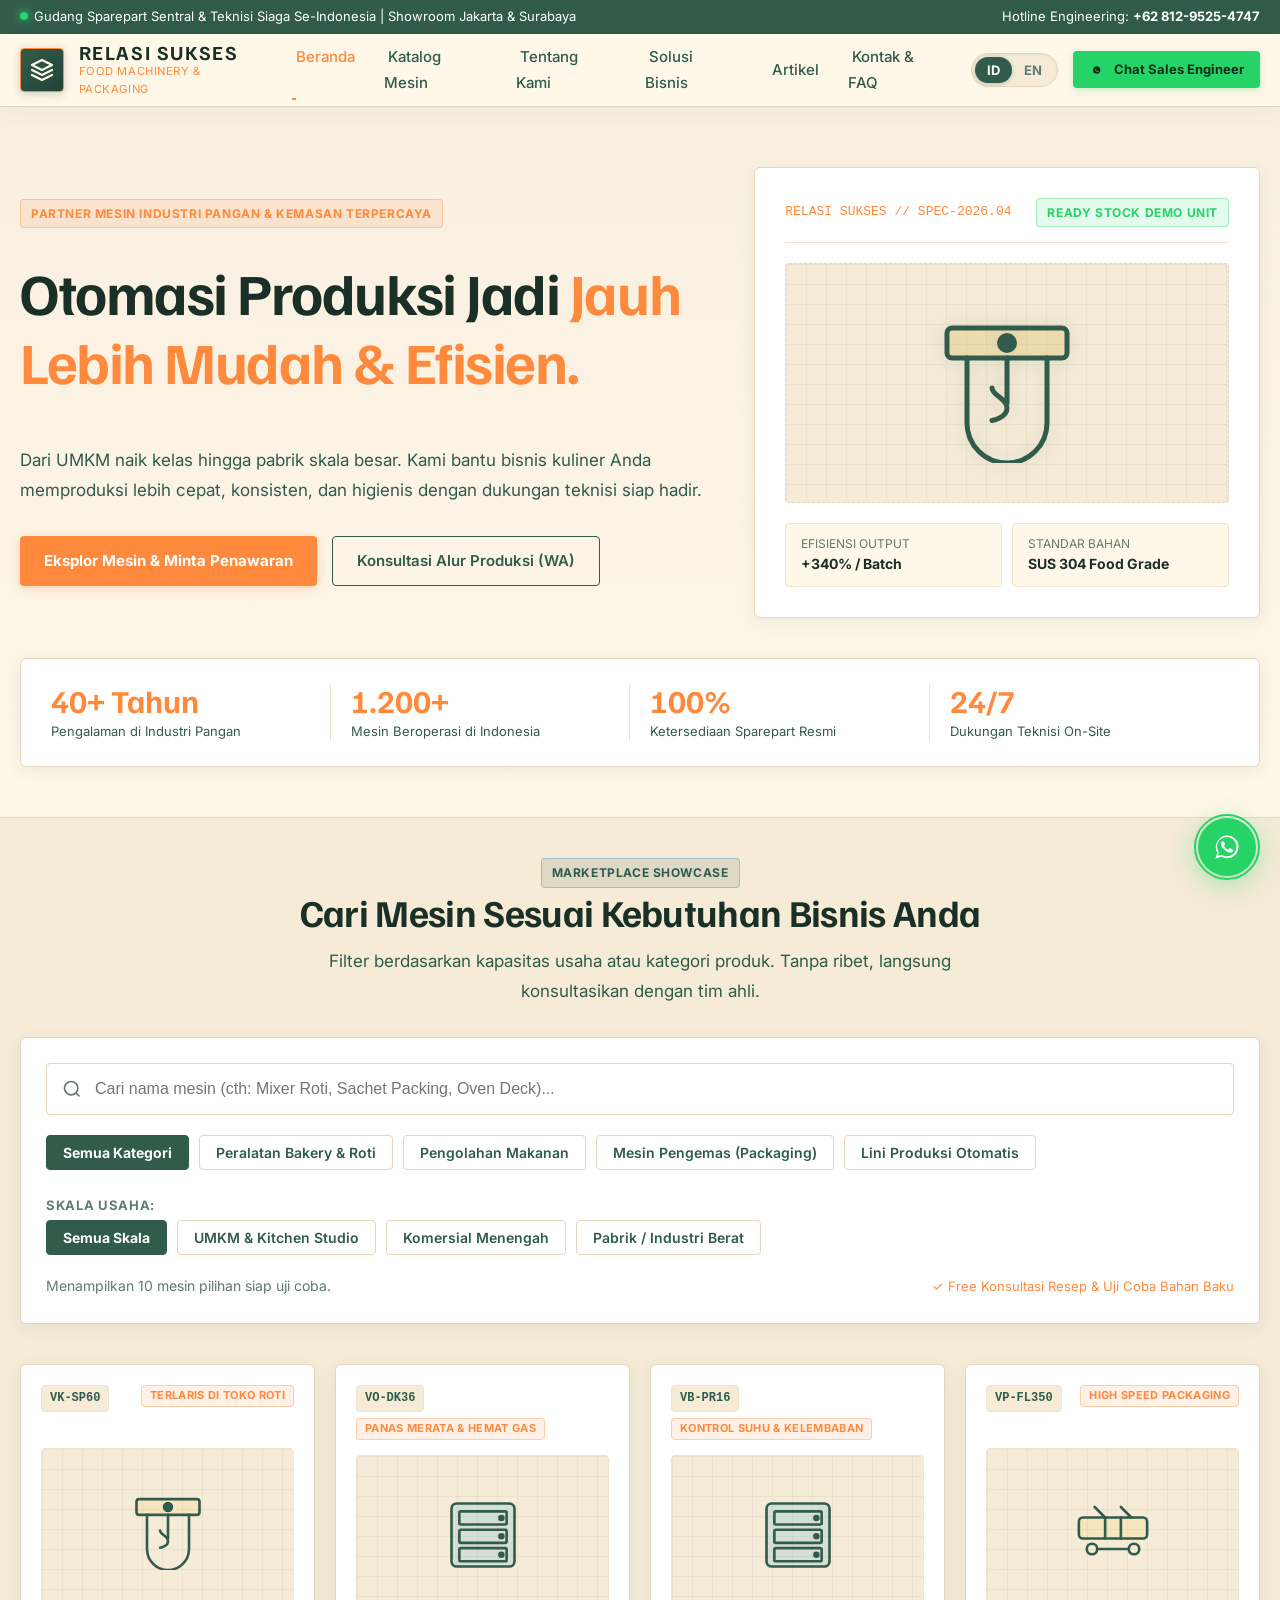
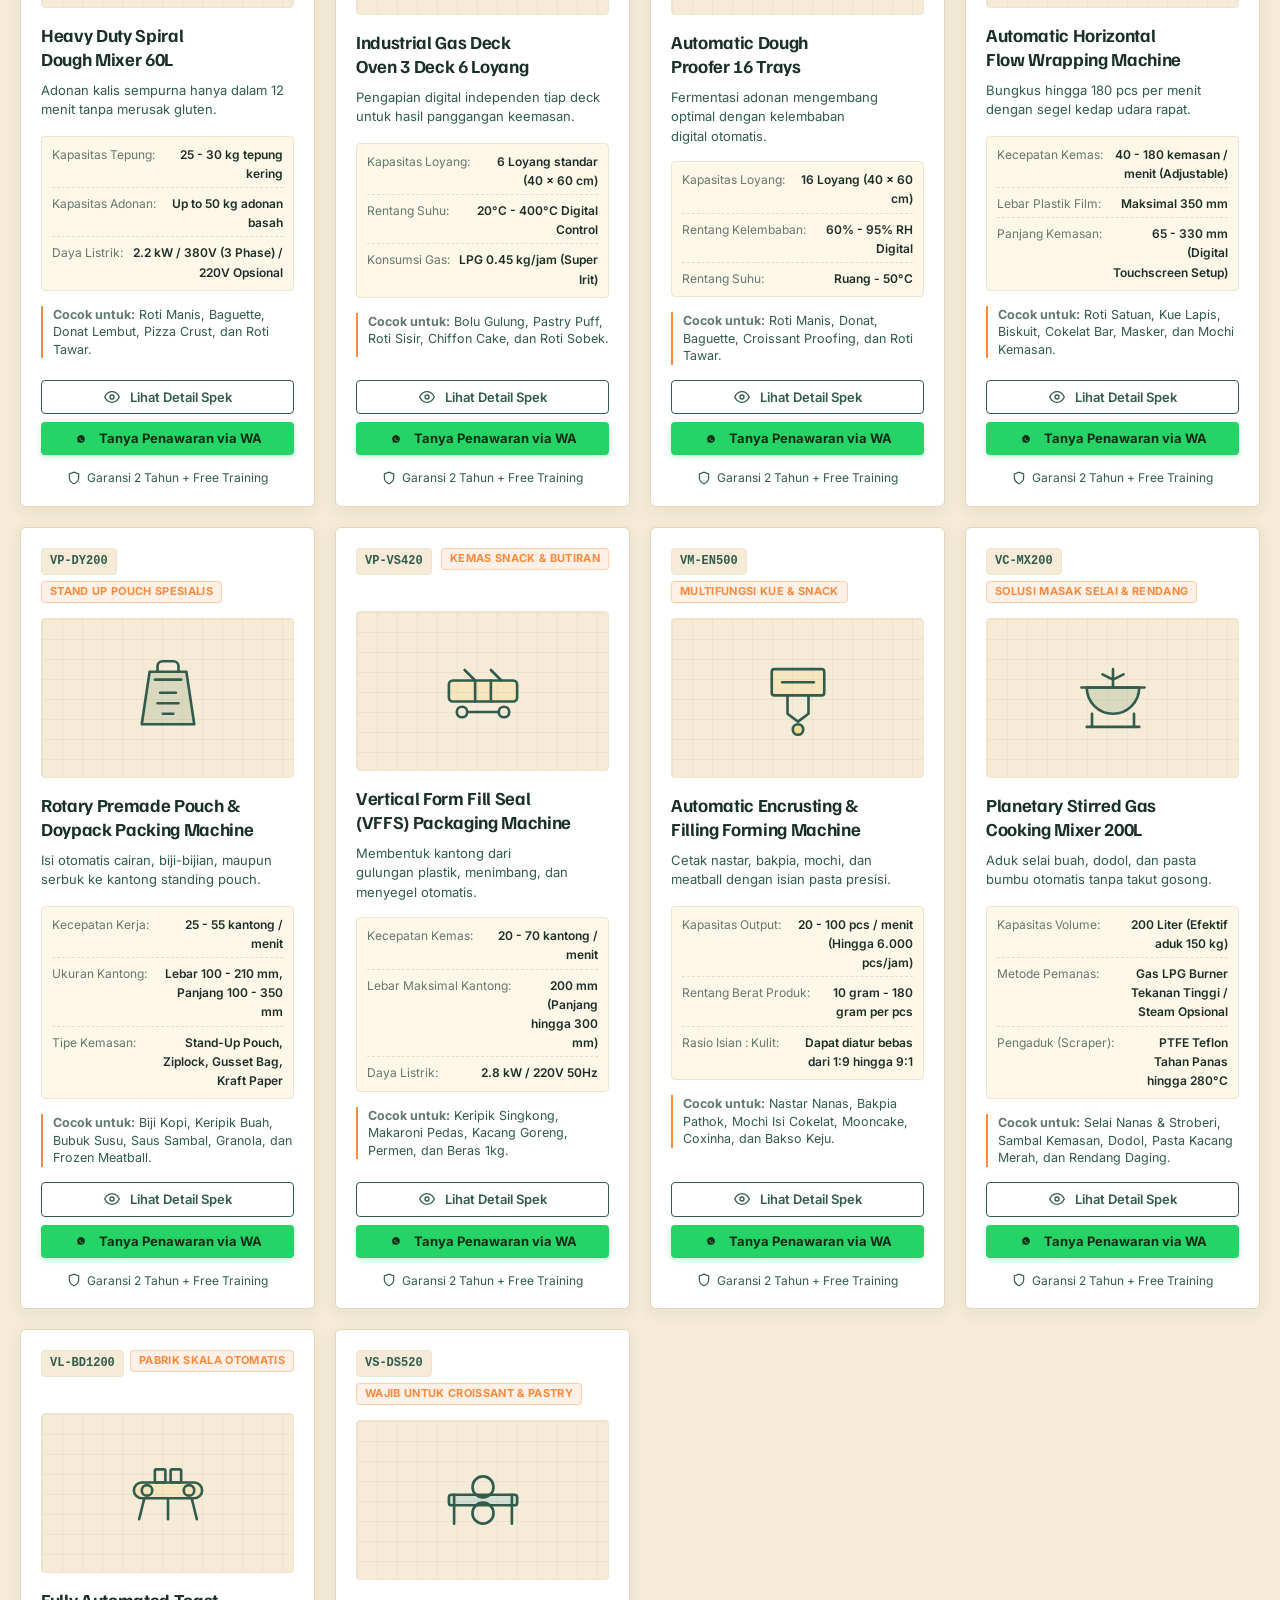
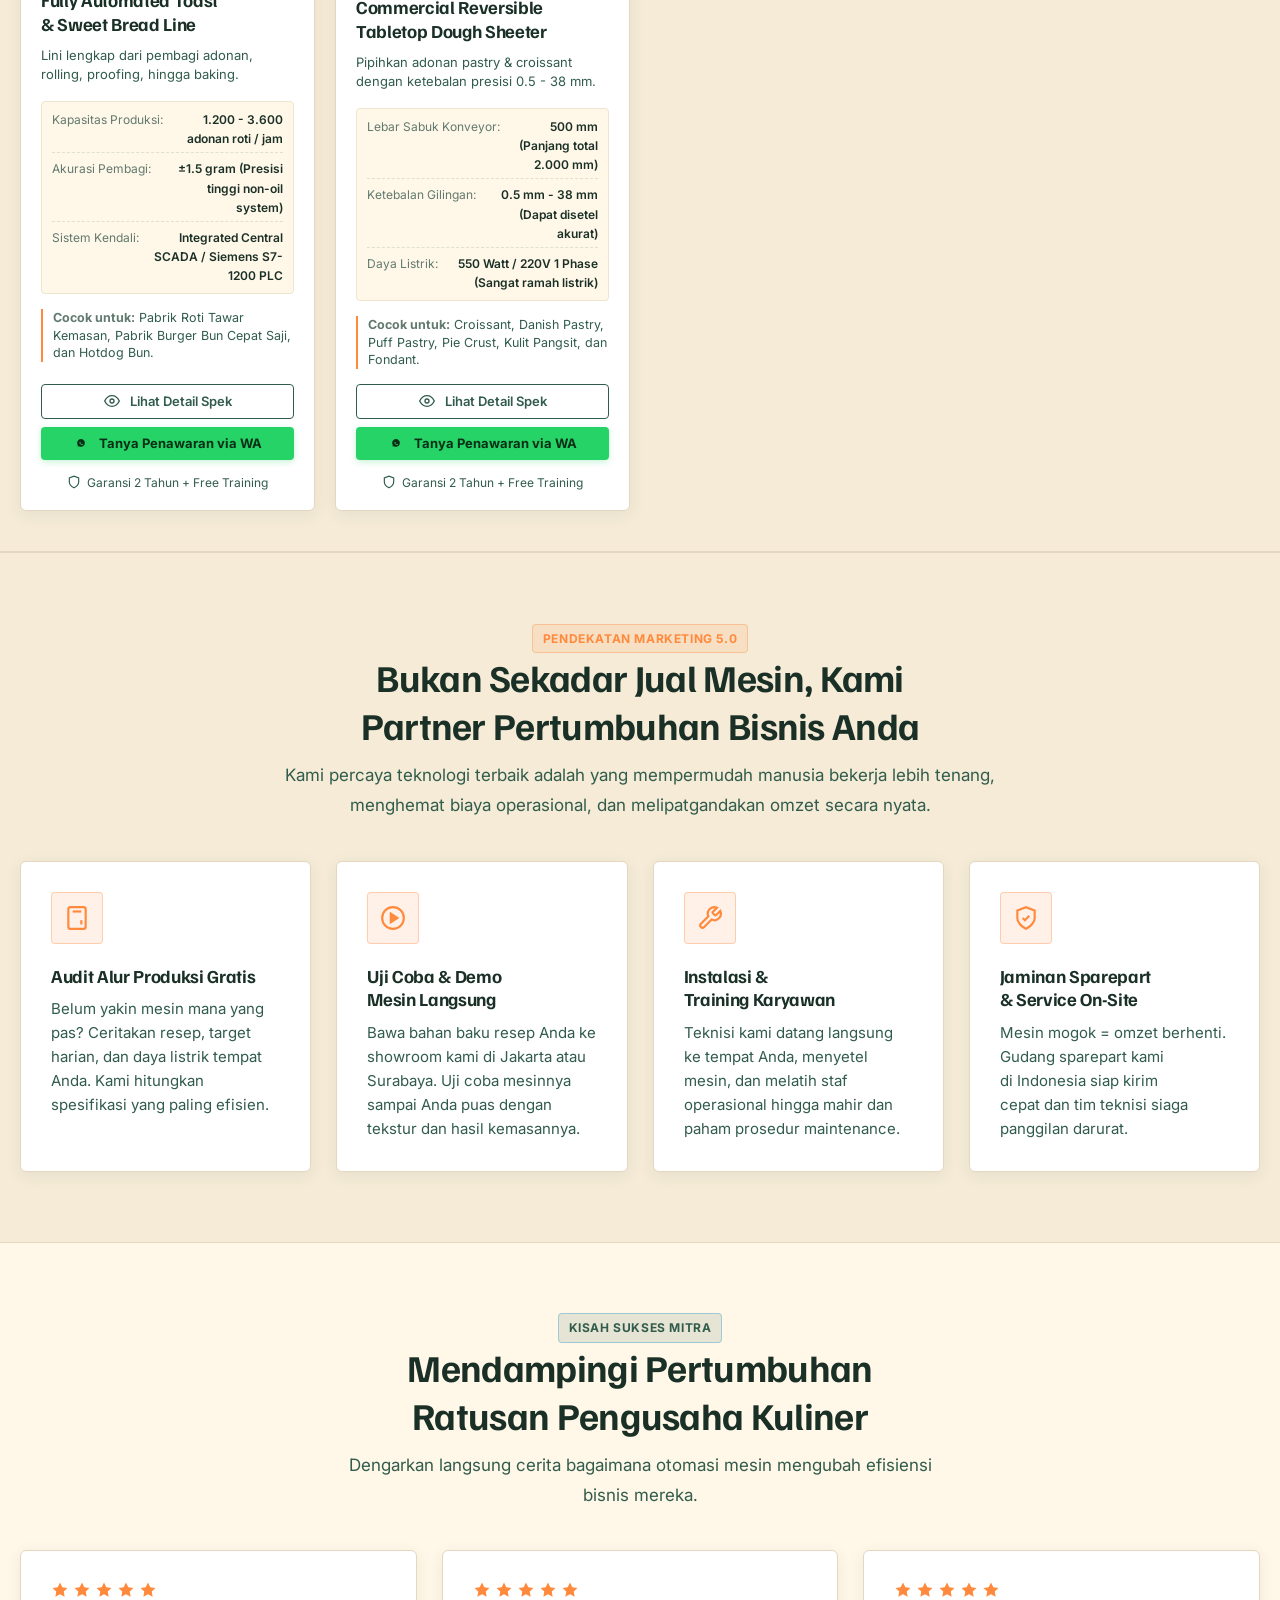
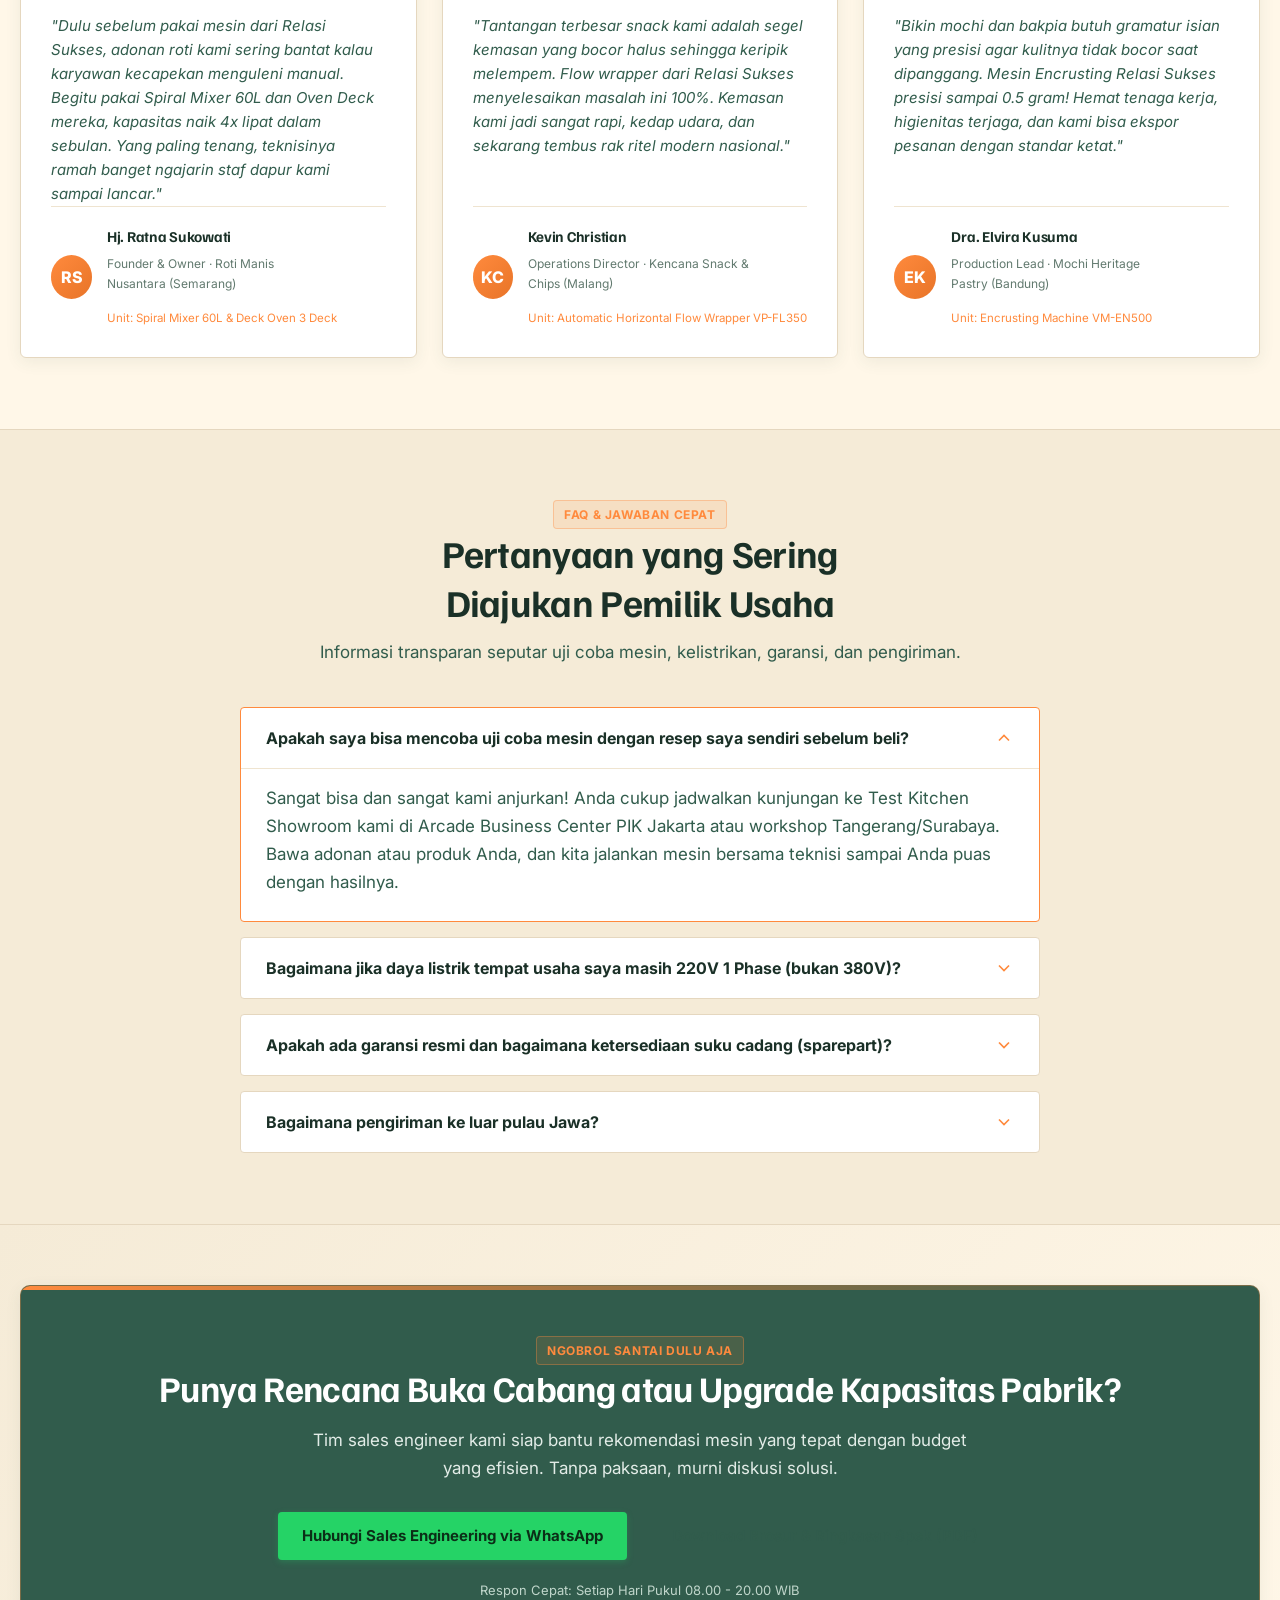
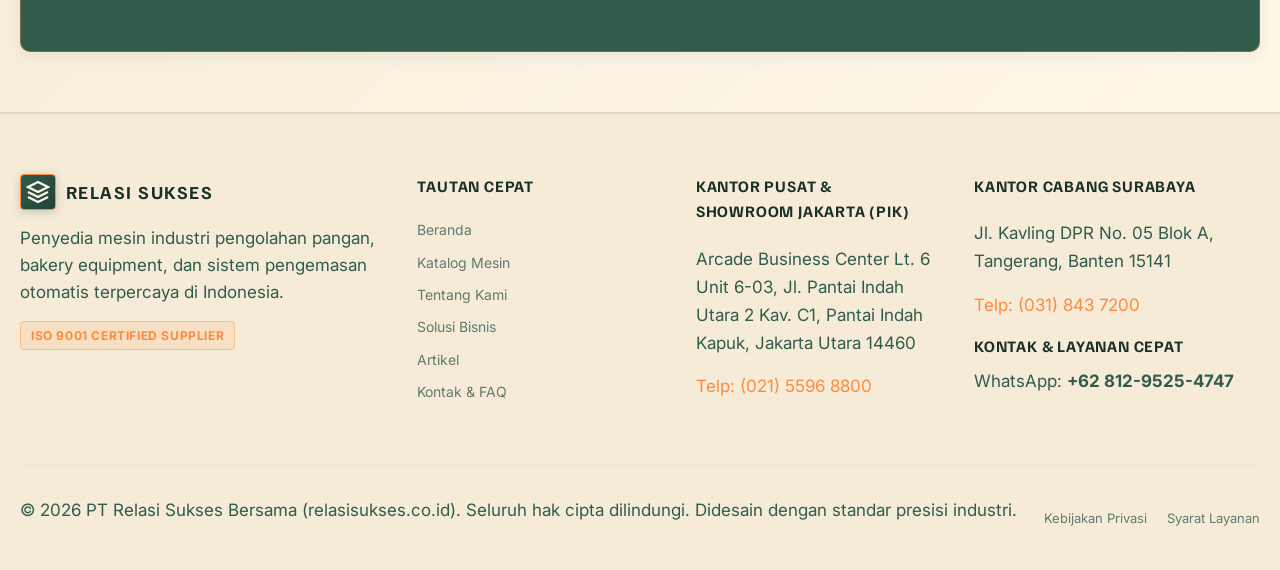
==== index.html @ 4e279198 "feat: add SEO agent skills, automation scripts, and design assets" ====
<!DOCTYPE html>
<html lang="id">
<head>
  <meta charset="UTF-8">
  <meta http-equiv="X-UA-Compatible" content="IE=edge">
  <meta name="viewport" content="width=device-width, initial-scale=1.0">
  <title>Relasi Sukses - Food Processing &amp; Packaging Machinery Solutions</title>
  <meta name="description" content="PT Relasi Sukses Bersama (relasisukses.co.id) - Supplier mesin industri pangan, bakery equipment, dan sistem pengemasan otomatis terpercaya di Indonesia. Dapatkan konsultasi alur produksi dan demo unit via WhatsApp.">

  <!-- Google Fonts for High-Craft Industrial Sans-Serif Typography -->
  <link rel="preconnect" href="https://fonts.googleapis.com">
  <link rel="preconnect" href="https://fonts.gstatic.com" crossorigin>
  <link href="https://fonts.googleapis.com/css2?family=Familjen+Grotesk:wght@500;700;800&family=Inter:wght@400;500;600;700&display=swap" rel="stylesheet">

  <!-- Core CSS -->
  <link rel="stylesheet" href="css/tokens.css">
  <link rel="stylesheet" href="css/style.css">
  <link rel="stylesheet" href="css/whatsapp-widget.css">
</head>
<body>

  <!-- Top Announcement Bar -->
  <aside class="top-announcement" aria-label="Announcement">
    <div class="container announcement-inner">
      <div class="status-indicator">
        <span class="status-dot"></span>
        <span id="top-announcement-text">Gudang Sparepart Sentral &amp; Teknisi Siaga Se-Indonesia | Showroom Jakarta &amp; Surabaya</span>
      </div>
      <div style="display: flex; gap: 15px; align-items: center;">
        <span>Hotline Engineering: <strong>+62 812-9525-4747</strong></span>
      </div>
    </div>
  </aside>

  <!-- Site Header -->
  <header class="site-header">
    <div class="container header-main">
      <a href="#home" class="brand-logo" aria-label="Relasi Sukses Homepage">
        <div class="logo-symbol">
          <svg viewBox="0 0 24 24" fill="none" stroke="currentColor" stroke-width="2.2" stroke-linecap="round" stroke-linejoin="round">
            <path d="M12 2L2 7l10 5 10-5-10-5zM2 17l10 5 10-5M2 12l10 5 10-5"/>
          </svg>
        </div>
        <div class="logo-text">
          <span class="logo-title">RELASI SUKSES</span>
          <span class="logo-subtitle" id="nav-brand-tag">Industrial Machinery &amp; Automation</span>
        </div>
      </a>

      <!-- Desktop Navigation Menu -->
      <nav aria-label="Main Navigation">
        <ul class="nav-menu" id="nav-menu">
          <li><a href="#home" class="nav-link active" id="nav-link-home">Beranda</a></li>
          <li><a href="products.html" class="nav-link" id="nav-link-showcase">Katalog Mesin</a></li>
          <li><a href="about.html" class="nav-link" id="nav-link-about">Tentang Kami</a></li>
          <li><a href="solutions.html" class="nav-link" id="nav-link-solutions">Solusi Bisnis</a></li>
          <li><a href="articles.html" class="nav-link" id="nav-link-articles">Artikel</a></li>
          <li><a href="contact.html" class="nav-link" id="nav-link-contact">Kontak &amp; FAQ</a></li>
        </ul>
      </nav>

      <!-- Language Switcher & Quick Contact Action -->
      <div class="header-actions">
        <div class="lang-toggle" role="group" aria-label="Language selection">
          <button type="button" class="lang-btn active" data-lang="id" aria-label="Switch to Indonesian">ID</button>
          <button type="button" class="lang-btn" data-lang="en" aria-label="Switch to English">EN</button>
        </div>

        <a id="nav-wa-btn" href="#" target="_blank" rel="noopener" class="btn btn-wa btn-sm">
          <svg width="18" height="18" viewBox="0 0 24 24" fill="currentColor">
            <path d="M12.031 6.172c-3.181 0-5.767 2.586-5.768 5.766-.001 1.298.38 2.27 1.019 3.287l-.582 2.128 2.182-.573c.978.58 1.911.928 3.145.929 3.178 0 5.767-2.587 5.768-5.766.001-3.187-2.575-5.77-5.764-5.771zm3.392 8.244c-.144.405-.837.774-1.17.824-.311.045-.698.034-1.85-.444-1.294-.537-2.13-1.849-2.196-1.936-.064-.087-.521-.692-.521-1.319 0-.626.326-.935.443-1.062.116-.127.255-.159.34-.159.085 0 .17.001.244.005.078.004.183-.029.287.218.106.254.361.88.393.945.032.064.053.14.01.223-.042.085-.064.138-.127.212-.064.074-.134.165-.192.222-.063.064-.13.133-.056.26.074.127.329.544.706.88.486.433.896.568 1.023.632.127.063.201.053.276-.032.074-.085.318-.371.403-.498.085-.127.17-.106.286-.064.116.043.742.35.869.414.127.064.212.095.244.148.031.053.031.307-.113.712z"/>
          </svg>
          <span id="nav-wa-text">Chat Sales Engineer</span>
        </a>

        <button type="button" class="mobile-menu-btn" id="mobile-menu-btn" aria-label="Open mobile menu">
          <svg width="24" height="24" viewBox="0 0 24 24" fill="none" stroke="currentColor" stroke-width="2">
            <line x1="3" y1="12" x2="21" y2="12"></line>
            <line x1="3" y1="6" x2="21" y2="6"></line>
            <line x1="3" y1="18" x2="21" y2="18"></line>
          </svg>
        </button>
      </div>
    </div>
  </header>

  <main>
    <!-- Hero Section -->
    <section class="hero-section" id="home">
      <div class="container">
        <div class="hero-grid">
          <div class="hero-content">
            <div class="section-badge">
              <span class="badge-tag badge-gold" id="hero-badge-text">Partner Mesin Industri Pangan &amp; Kemasan Terpercaya</span>
            </div>
            <h1 class="hero-title">
              <span id="hero-lead-text">Otomasi Produksi Jadi</span>
              <span class="text-gold" id="hero-highlight-text">Jauh Lebih Mudah &amp; Efisien.</span>
            </h1>
            <p class="hero-desc" id="hero-subheadline">
              Dari UMKM naik kelas hingga pabrik skala besar. Kami bantu bisnis kuliner Anda memproduksi lebih cepat, konsisten, dan higienis dengan dukungan teknisi siap hadir.
            </p>
            <div class="hero-actions">
              <a href="products.html" class="btn btn-primary" id="hero-cta-primary">
                Eksplor Mesin &amp; Minta Penawaran
                <svg width="18" height="18" viewBox="0 0 24 24" fill="none" stroke="currentColor" stroke-width="2">
                  <line x1="5" y1="12" x2="19" y2="12"></line>
                  <polyline points="12 5 19 12 12 19"></polyline>
                </svg>
              </a>
              <a href="#" target="_blank" rel="noopener" class="btn btn-ghost" id="hero-cta-secondary">
                Konsultasi Alur Produksi (WA)
              </a>
            </div>
          </div>

          <!-- Hero Blueprint Visual Anchor -->
          <div class="hero-visual">
            <div class="blueprint-card">
              <div class="blueprint-header">
                <span class="blueprint-code">RELASI SUKSES // SPEC-2026.04</span>
                <span class="badge-tag badge-green">Ready Stock Demo Unit</span>
              </div>
              <div class="blueprint-art">
                <div class="art-grid"></div>
                <div class="blueprint-svg">
                  <svg viewBox="0 0 64 64" fill="none" stroke="currentColor" stroke-width="2" stroke-linecap="round" stroke-linejoin="round">
                    <rect x="8" y="10" width="48" height="12" rx="2" fill="rgba(247,192,45,0.2)"/>
                    <path d="M16 22v26a16 16 0 0 0 32 0V22"/>
                    <line x1="32" y1="22" x2="32" y2="40"/>
                    <path d="M26 34c0 3 6 4 6 8s-6 5-6 5"/>
                    <circle cx="32" cy="16" r="3" fill="currentColor"/>
                  </svg>
                </div>
              </div>
              <div class="blueprint-specs-quick">
                <div class="quick-spec-item">
                  <div class="quick-spec-label">Efisiensi Output</div>
                  <div class="quick-spec-val text-gold">+340% / Batch</div>
                </div>
                <div class="quick-spec-item">
                  <div class="quick-spec-label">Standar Bahan</div>
                  <div class="quick-spec-val text-blue">SUS 304 Food Grade</div>
                </div>
              </div>
            </div>
          </div>
        </div>

        <!-- Stats Ribbon -->
        <div class="hero-stats-ribbon" id="hero-stats-ribbon">
          <!-- Dynamically populated by app.js -->
        </div>
      </div>
    </section>

    <!-- Filter & Smart Machine Finder Section -->
    <section class="filter-section" id="showcase">
      <div class="container">
        <div class="filter-header-block">
          <span class="badge-tag badge-blue" id="filter-badge">Marketplace Showcase</span>
          <h2 class="section-heading" id="filter-title">Cari Mesin Sesuai Kebutuhan Bisnis Anda</h2>
          <p class="section-subheading" id="filter-subtitle">Filter berdasarkan kapasitas usaha atau kategori produk. Tanpa ribet, langsung konsultasikan dengan tim ahli.</p>
        </div>

        <div class="filter-controls-box">
          <!-- Live Search Input -->
          <div class="search-input-wrapper">
            <svg viewBox="0 0 24 24" fill="none" stroke="currentColor" stroke-width="2">
              <circle cx="11" cy="11" r="8"></circle>
              <line x1="21" y1="21" x2="16.65" y2="16.65"></line>
            </svg>
            <input type="text" id="search-input" class="search-input" placeholder="Cari nama mesin (cth: Mixer Roti, Sachet Packing, Oven Deck)..." aria-label="Search machinery">
          </div>

          <!-- Category and Business Scale Pills -->
          <div class="filter-pills-row">
            <div>
              <div class="pill-buttons-wrap">
                <button type="button" class="pill-btn cat-btn active" data-category="all">Semua Kategori</button>
                <button type="button" class="pill-btn cat-btn" data-category="catBakery">Peralatan Bakery &amp; Roti</button>
                <button type="button" class="pill-btn cat-btn" data-category="catProcessing">Pengolahan Makanan</button>
                <button type="button" class="pill-btn cat-btn" data-category="catPackaging">Mesin Pengemas (Packaging)</button>
                <button type="button" class="pill-btn cat-btn" data-category="catLines">Lini Produksi Otomatis</button>
              </div>
            </div>

            <div style="margin-top: 10px;">
              <div class="filter-group-label" id="scale-group-label">Skala Usaha:</div>
              <div class="pill-buttons-wrap">
                <button type="button" class="pill-btn scale-btn active" data-scale="all">Semua Skala</button>
                <button type="button" class="pill-btn scale-btn" data-scale="scaleUMKM">UMKM &amp; Kitchen Studio</button>
                <button type="button" class="pill-btn scale-btn" data-scale="scaleMedium">Komersial Menengah</button>
                <button type="button" class="pill-btn scale-btn" data-scale="scaleFactory">Pabrik / Industri Berat</button>
              </div>
            </div>
          </div>

          <div class="filter-results-status">
            <span id="filter-count-status">Menampilkan mesin pilihan siap uji coba.</span>
            <span style="font-size: 0.8125rem; color: var(--accent-gold);">✓ Free Konsultasi Resep &amp; Uji Coba Bahan Baku</span>
          </div>
        </div>

        <!-- Product Cards Showcase Grid -->
        <div class="showcase-grid" id="products-showcase-grid">
          <!-- Dynamically Populated by app.js -->
        </div>
      </div>
    </section>

    <!-- Solutions & Marketing 5.0 Value Section -->
    <section class="section-padding solutions-section" id="solutions">
      <div class="container">
        <div style="text-align: center; max-width: 760px; margin: 0 auto;">
          <span class="badge-tag badge-gold" id="solutions-badge">Pendekatan Marketing 5.0</span>
          <h2 class="section-heading" id="solutions-title">Bukan Sekadar Jual Mesin, Kami Partner Pertumbuhan Bisnis Anda</h2>
          <p class="section-subheading" id="solutions-desc">Kami percaya teknologi terbaik adalah yang mempermudah manusia bekerja lebih tenang, menghemat biaya operasional, dan melipatgandakan omzet secara nyata.</p>
        </div>

        <div class="solutions-grid" id="solutions-grid">
          <!-- Populated by app.js -->
        </div>
      </div>
    </section>

    <!-- Testimonials Section -->
    <section class="section-padding testimonials-section" id="whyus">
      <div class="container">
        <div style="text-align: center; max-width: 700px; margin: 0 auto;">
          <span class="badge-tag badge-blue" id="testimonials-badge">Kisah Sukses Mitra</span>
          <h2 class="section-heading" id="testimonials-title">Mendampingi Pertumbuhan Ratusan Pengusaha Kuliner</h2>
          <p class="section-subheading" id="testimonials-subtitle">Dengarkan langsung cerita bagaimana otomasi mesin mengubah efisiensi bisnis mereka.</p>
        </div>

        <div class="testimonials-grid" id="testimonials-grid">
          <!-- Populated by app.js -->
        </div>
      </div>
    </section>

    <!-- FAQ Accordion Section -->
    <section class="section-padding faq-section">
      <div class="container">
        <div style="text-align: center; max-width: 700px; margin: 0 auto;">
          <span class="badge-tag badge-gold">FAQ &amp; Jawaban Cepat</span>
          <h2 class="section-heading">Pertanyaan yang Sering Diajukan Pemilik Usaha</h2>
          <p class="section-subheading">Informasi transparan seputar uji coba mesin, kelistrikan, garansi, dan pengiriman.</p>
        </div>

        <div class="faq-list" id="faq-list">
          <!-- Populated by app.js -->
        </div>
      </div>
    </section>

    <!-- High-Converting CTA Banner -->
    <section class="cta-banner-section" id="contact">
      <div class="container">
        <div class="cta-banner-box">
          <span class="badge-tag badge-gold" id="cta-badge">Ngobrol Santai Dulu Aja</span>
          <h2 class="cta-banner-title" id="cta-title">Punya Rencana Buka Cabang atau Upgrade Kapasitas Pabrik?</h2>
          <p class="cta-banner-desc" id="cta-desc">Tim sales engineer kami siap bantu rekomendasi mesin yang tepat dengan budget yang efisien. Tanpa paksaan, murni diskusi solusi.</p>
          <div class="cta-banner-actions">
            <a href="#" target="_blank" rel="noopener" class="btn btn-wa" id="cta-wa-btn">
              <svg width="20" height="20" viewBox="0 0 24 24" fill="currentColor">
                <path d="M12.031 6.172c-3.181 0-5.767 2.586-5.768 5.766-.001 1.298.38 2.27 1.019 3.287l-.582 2.128 2.182-.573c.978.58 1.911.928 3.145.929 3.178 0 5.767-2.587 5.768-5.766.001-3.187-2.575-5.77-5.764-5.771zm3.392 8.244c-.144.405-.837.774-1.17.824-.311.045-.698.034-1.85-.444-1.294-.537-2.13-1.849-2.196-1.936-.064-.087-.521-.692-.521-1.319 0-.626.326-.935.443-1.062.116-.127.255-.159.34-.159.085 0 .17.001.244.005.078.004.183-.029.287.218.106.254.361.88.393.945.032.064.053.14.01.223-.042.085-.064.138-.127.212-.064.074-.134.165-.192.222-.063.064-.13.133-.056.26.074.127.329.544.706.88.486.433.896.568 1.023.632.127.063.201.053.276-.032.074-.085.318-.371.403-.498.085-.127.17-.106.286-.064.116.043.742.35.869.414.127.064.212.095.244.148.031.053.031.307-.113.712z"/>
              </svg>
              Hubungi Sales Engineering via WhatsApp
            </a>
            <button type="button" class="btn btn-ghost" id="cta-catalog-btn" onclick="alert('Brosur spesifikasi lengkap mesin Relasi Sukses 2026 telah dikirimkan ke tim sales engineer untuk Anda.')">
              Download Ringkasan Spek (PDF)
            </button>
          </div>
          <div class="cta-office-hours" id="cta-office-hours">Respon Cepat: Setiap Hari Pukul 08.00 - 20.00 WIB</div>
        </div>
      </div>
    </section>
  </main>

  <!-- Site Footer -->
  <footer class="site-footer">
    <div class="container">
      <div class="footer-grid">
        <div>
          <div style="display: flex; align-items: center; gap: 10px; margin-bottom: 15px;">
            <div class="logo-symbol" style="width: 36px; height: 36px;">
              <svg width="20" height="20" viewBox="0 0 24 24" fill="none" stroke="currentColor" stroke-width="2.2">
                <path d="M12 2L2 7l10 5 10-5-10-5zM2 17l10 5 10-5M2 12l10 5 10-5"/>
              </svg>
            </div>
            <span class="logo-title" style="font-size: 1.15rem;">RELASI SUKSES</span>
          </div>
          <p id="footer-about-text" style="line-height: 1.6; margin-bottom: 15px;">PT Relasi Sukses Bersama - Penyedia mesin industri pengolahan pangan, bakery equipment, dan sistem pengemasan otomatis terpercaya di Indonesia.</p>
          <span class="badge-tag badge-gold">ISO 9001 Certified Supplier</span>
        </div>

        <div>
          <div class="footer-col-title" id="footer-quick-title">Tautan Cepat</div>
          <ul class="footer-links-list">
            <li><a href="#home">Beranda</a></li>
            <li><a href="products.html">Katalog Mesin</a></li>
            <li><a href="about.html">Tentang Kami</a></li>
            <li><a href="solutions.html">Solusi Bisnis</a></li>
            <li><a href="articles.html">Artikel</a></li>
            <li><a href="contact.html">Kontak &amp; FAQ</a></li>
          </ul>
        </div>

        <div>
          <div class="footer-col-title" id="footer-hq-title">Showroom Jakarta</div>
          <div class="footer-address-block">
            <p id="footer-hq-addr">Arcade Business Center Lt. 6 Unit 6-03, Pantai Indah Kapuk (PIK), Jakarta Utara 14460</p>
            <p style="margin-top: 5px; color: var(--accent-gold);">Telp: (021) 5596 8800</p>
          </div>
        </div>

        <div>
          <div class="footer-col-title" id="footer-branch-title">Cabang Surabaya</div>
          <div class="footer-address-block">
            <p id="footer-branch-addr">Komplek Rungkut Industri Megah Blok D-12, Surabaya, Jawa Timur 60293</p>
            <p style="margin-top: 5px; color: var(--accent-gold);">Telp: (031) 843 7200</p>
          </div>
          <div style="margin-top: 15px;">
            <div class="footer-col-title" id="footer-contact-title" style="margin-bottom: 8px;">Layanan Cepat</div>
            <p>WhatsApp: <strong>+62 812-9525-4747</strong></p>
          </div>
        </div>
      </div>

      <div class="footer-bottom-bar">
        <p id="footer-legal-text">© 2026 PT Relasi Sukses Bersama (relasisukses.co.id). Seluruh hak cipta dilindungi. Didesain dengan standar presisi industri.</p>
        <div style="display: flex; gap: 20px;">
          <a href="#" class="text-muted" style="font-size: 0.8125rem;">Kebijakan Privasi</a>
          <a href="#" class="text-muted" style="font-size: 0.8125rem;">Syarat Layanan</a>
        </div>
      </div>
    </div>
  </footer>

  <!-- Product Specifications Modal (Accessible Dialog) -->
  <div class="modal-overlay" id="specs-modal" role="dialog" aria-modal="true" aria-labelledby="modal-product-title">
    <div class="modal-container">
      <div class="modal-header">
        <div>
          <div style="display: flex; gap: 8px; margin-bottom: 6px;">
            <span class="model-badge" id="modal-code-badge">MODEL-001</span>
            <span class="badge-tag badge-gold" id="modal-popular-badge">Spesifikasi Lengkap</span>
          </div>
          <h2 class="product-title" id="modal-product-title" style="font-size: 1.5rem; margin-bottom: 4px;">Judul Mesin</h2>
          <p class="text-muted" id="modal-product-tagline" style="font-size: 0.875rem;">Tagline mesin</p>
        </div>
        <button type="button" class="modal-close-btn" id="modal-close-icon-btn" aria-label="Tutup dialog">
          <svg width="20" height="20" viewBox="0 0 24 24" fill="none" stroke="currentColor" stroke-width="2">
            <line x1="18" y1="6" x2="6" y2="18"></line>
            <line x1="6" y1="6" x2="18" y2="18"></line>
          </svg>
        </button>
      </div>

      <div class="modal-body">
        <div>
          <p id="modal-product-desc" style="color: var(--text-secondary); line-height: 1.6; font-size: 0.9375rem;"></p>
        </div>

        <div>
          <h4 style="font-size: 1rem; color: var(--text-primary); margin-bottom: 12px;" id="modal-specs-header">Spesifikasi Teknis Mesin:</h4>
          <table class="modal-specs-table">
            <tbody id="modal-specs-table-body">
              <!-- Dynamically populated -->
            </tbody>
          </table>
        </div>

        <div>
          <h4 style="font-size: 1rem; color: var(--text-primary); margin-bottom: 12px;" id="modal-features-title">Fitur Unggulan Mesin:</h4>
          <ul class="modal-features-list" id="modal-features-list">
            <!-- Dynamically populated -->
          </ul>
        </div>

        <div style="background: #1e1e1e; border: 1px solid var(--border-subtle); padding: 14px; border-radius: 4px;">
          <h5 style="color: var(--accent-gold); font-size: 0.875rem; margin-bottom: 4px;" id="modal-suitable-title">Rekomendasi Penggunaan:</h5>
          <p id="modal-suitable-content" style="font-size: 0.875rem; color: var(--text-secondary);"></p>
        </div>
      </div>

      <div class="modal-actions-bar">
        <button type="button" class="btn btn-ghost btn-sm" id="modal-close-footer-btn">Tutup</button>
        <a id="modal-wa-demo-btn" href="#" target="_blank" rel="noopener" class="btn btn-ghost btn-sm" style="border-color: var(--accent-gold); color: var(--accent-gold);">
          Jadwalkan Demo Mesin Gratis
        </a>
        <a id="modal-wa-quote-btn" href="#" target="_blank" rel="noopener" class="btn btn-wa btn-sm">
          <svg width="18" height="18" viewBox="0 0 24 24" fill="currentColor">
            <path d="M12.031 6.172c-3.181 0-5.767 2.586-5.768 5.766-.001 1.298.38 2.27 1.019 3.287l-.582 2.128 2.182-.573c.978.58 1.911.928 3.145.929 3.178 0 5.767-2.587 5.768-5.766.001-3.187-2.575-5.77-5.764-5.771zm3.392 8.244c-.144.405-.837.774-1.17.824-.311.045-.698.034-1.85-.444-1.294-.537-2.13-1.849-2.196-1.936-.064-.087-.521-.692-.521-1.319 0-.626.326-.935.443-1.062.116-.127.255-.159.34-.159.085 0 .17.001.244.005.078.004.183-.029.287.218.106.254.361.88.393.945.032.064.053.14.01.223-.042.085-.064.138-.127.212-.064.074-.134.165-.192.222-.063.064-.13.133-.056.26.074.127.329.544.706.88.486.433.896.568 1.023.632.127.063.201.053.276-.032.074-.085.318-.371.403-.498.085-.127.17-.106.286-.064.116.043.742.35.869.414.127.064.212.095.244.148.031.053.031.307-.113.712z"/>
          </svg>
          Chat Sales Engineer via WA
        </a>
      </div>
    </div>
  </div>

  <!-- Chatura-Standard Floating WhatsApp Widget -->
  <div class="wa-widget" id="waWidget"></div>

  <!-- Navigation & Application Logic Modules -->
  <script src="js/nav.js?v=2"></script>
  <script type="module" src="js/app.js?v=2"></script>
</body>
</html>
---- css/tokens.css ----
/**
 * Design Tokens - RELASI SUKSES (PT Relasi Sukses Bersama)
 * Color Combo Layout:
 * - Background: Warm Ivory (#FFF7E8)
 * - Primary: Sky Blue / Spruce Teal (#315C4C)
 * - Secondary: Tangerine (#FF8A3D)
 */
:root {
  /* Core Layout Backgrounds */
  --bg-page: #FFF7E8;                 /* Warm Ivory base */
  --bg-page-dark: #F5EBD7;            /* Deep Warm Ivory for alternate sections & footer */
  --bg-surface: #FFFFFF;              /* Crisp White card surface */
  --bg-surface-elevated: #FFFDF9;     /* Elevated Warm White */
  --bg-surface-hover: #FFF1DB;        /* Warm Ivory Hover tint */
  --bg-input: #FFFFFF;                /* Form input background */

  /* Text Colors (Engineered for AA+ High-Contrast on Warm Ivory) */
  --text-primary: #1A3027;            /* Deep Forest Slate */
  --text-secondary: #315C4C;          /* Primary Sky Blue / Spruce Teal */
  --text-muted: #627A6F;              /* Muted Slate-Teal */
  --text-dim: #8BA196;                /* Subtle text */

  /* Primary Brand: Sky Blue / Spruce Teal (#315C4C) */
  --brand-primary: #315C4C;
  --brand-primary-hover: #244539;
  --brand-primary-soft: rgba(49, 92, 76, 0.10);
  --brand-primary-border: rgba(49, 92, 76, 0.25);

  /* Secondary: Tangerine (#FF8A3D) */
  --accent-gold: #FF8A3D;             /* Tangerine */
  --accent-gold-hover: #E87428;
  --accent-gold-soft: rgba(255, 138, 61, 0.12);
  --accent-gold-border: rgba(255, 138, 61, 0.35);

  --accent-secondary: #FF8A3D;
  --accent-secondary-hover: #E87428;
  --accent-secondary-soft: rgba(255, 138, 61, 0.12);
  --accent-secondary-border: rgba(255, 138, 61, 0.35);

  --accent-blue: #315C4C;
  --accent-blue-soft: rgba(49, 92, 76, 0.12);

  --accent-green: #2E7D32;
  --accent-green-bright: #25D366;
  --accent-green-soft: rgba(37, 211, 102, 0.12);

  --accent-danger: #D32F2F;

  /* Borders & Dividers */
  --border-light: #E5D7BF;
  --border-subtle: #EFE4D0;
  --border-focus: #315C4C;

  /* Shadows (Adapted for Light Theme Warm Ivory) */
  --shadow-flat: 0 1px 3px rgba(49, 92, 76, 0.08);
  --shadow-raised: 0 4px 16px rgba(49, 92, 76, 0.08);
  --shadow-card-hover: 0 12px 28px rgba(49, 92, 76, 0.14), 0 0 12px rgba(255, 138, 61, 0.25);
  --shadow-floating: 0 16px 36px rgba(49, 92, 76, 0.16);
  --shadow-overlay: 0px 14px 45px rgba(26, 48, 39, 0.35);

  /* Spacing (5px Base Grid) */
  --space-1: 5px;
  --space-2: 10px;
  --space-3: 15px;
  --space-4: 20px;
  --space-5: 25px;
  --space-6: 30px;
  --space-7: 35px;
  --space-8: 40px;
  --space-10: 50px;
  --space-12: 60px;
  --space-16: 80px;

  /* Border Radius */
  --radius-sm: 4px;
  --radius-md: 6px;
  --radius-lg: 10px;
  --radius-pill: 9999px;

  /* Typography Families */
  --font-family-display: "Familjen Grotesk", "Plus Jakarta Sans", "Helvetica Neue", Arial, sans-serif;
  --font-family-body: "Inter", "Helvetica Neue", Arial, sans-serif;
  --font-family-mono: "Menlo", monospace;

  /* Fluid Typography Scale (Smoothly adapts across 360px - 1440px viewport) */
  --font-size-xs: clamp(0.7rem, 0.66rem + 0.18vw, 0.75rem);       /* 11.2px - 12px */
  --font-size-sm: clamp(0.8125rem, 0.78rem + 0.18vw, 0.875rem);   /* 13px - 14px */
  --font-size-base: clamp(0.9375rem, 0.89rem + 0.25vw, 1.0625rem); /* 15px - 17px */
  --font-size-md: clamp(1.0625rem, 1rem + 0.35vw, 1.25rem);       /* 17px - 20px */
  --font-size-lg: clamp(1.25rem, 1.15rem + 0.55vw, 1.5rem);       /* 20px - 24px */
  --font-size-xl: clamp(1.45rem, 1.3rem + 0.85vw, 1.875rem);      /* 23.2px - 30px */
  --font-size-2xl: clamp(1.75rem, 1.48rem + 1.4vw, 2.375rem);     /* 28px - 38px */
  --font-size-3xl: clamp(2rem, 1.62rem + 2vw, 2.875rem);          /* 32px - 46px */
  --font-size-hero: clamp(2.15rem, 1.65rem + 2.8vw, 3.65rem);     /* 34.4px - 58.4px */

  /* Proportional Line Heights (Vertical Rhythm) */
  --line-height-tight: 1.18;
  --line-height-heading: 1.28;
  --line-height-body: 1.65;
  --line-height-relaxed: 1.78;

  /* Fluid Section & Vertical Rhythm Spacing */
  --space-section: clamp(40px, 5.5vw, 80px);
  --space-section-hero: clamp(48px, 7vw, 100px);
  --space-paragraph-gap: clamp(14px, 1.2vw, 20px);

  /* Max Container Width */
  --container-max: 1399px;
  --transition-fast: 180ms cubic-bezier(0.16, 1, 0.3, 1);
  --transition-normal: 250ms cubic-bezier(0.16, 1, 0.3, 1);
}
---- css/style.css ----
/**
 * VECTRO INDUSTRIAL - Core Stylesheet
 * Architectural Standard: Clean CSS, Design Token Integration, Accessible & High-Craft Utilitarian
 */

@import url("./tokens.css");
@import url("./whatsapp-widget.css");

/* -------------------------------------------------------------
   RESET & BASE STYLES
------------------------------------------------------------- */
*, *::before, *::after {
  box-sizing: border-box;
  margin: 0;
  padding: 0;
}

html {
  font-size: 16px;
  scroll-behavior: smooth;
  -webkit-text-size-adjust: 100%;
}

body {
  background-color: var(--bg-page);
  color: var(--text-primary);
  font-family: var(--font-family-body);
  font-size: 1rem;
  line-height: 1.6;
  overflow-x: hidden;
  background-image: 
    radial-gradient(circle at 10% 20%, rgba(245, 235, 215, 0.7) 0%, transparent 40%),
    radial-gradient(circle at 90% 80%, rgba(245, 235, 215, 0.6) 0%, transparent 45%),
    linear-gradient(rgba(49, 92, 76, 0.04) 1px, transparent 1px),
    linear-gradient(90deg, rgba(49, 92, 76, 0.04) 1px, transparent 1px);
  background-size: 100% 100%, 100% 100%, 40px 40px, 40px 40px;
}

a {
  color: inherit;
  text-decoration: none;
}

button {
  font-family: inherit;
  cursor: pointer;
  border: none;
  background: none;
  outline: none;
}

button:focus-visible, a:focus-visible, input:focus-visible, select:focus-visible {
  outline: 2px solid var(--accent-gold);
  outline-offset: 2px;
}

img, svg {
  display: block;
  max-width: 100%;
}

/* -------------------------------------------------------------
   PROPORTIONAL TYPOGRAPHY & VERTICAL RHYTHM (UI/UX PRO MAX)
------------------------------------------------------------- */
h1, h2, h3, h4, h5, h6 {
  font-family: var(--font-family-display);
  color: var(--text-primary);
  font-weight: 700;
  line-height: var(--line-height-heading);
  letter-spacing: -0.018em;
  margin-bottom: 0.5em;
  text-wrap: balance;
}

h1 {
  font-size: var(--font-size-3xl);
  line-height: var(--line-height-tight);
  letter-spacing: -0.025em;
}

h2 {
  font-size: var(--font-size-2xl);
  line-height: var(--line-height-heading);
}

h3 {
  font-size: var(--font-size-xl);
}

h4 {
  font-size: var(--font-size-lg);
}

h5 {
  font-size: var(--font-size-md);
}

h6 {
  font-size: var(--font-size-base);
}

p {
  font-size: var(--font-size-base);
  line-height: var(--line-height-body);
  color: var(--text-secondary);
  margin-bottom: var(--space-paragraph-gap);
  text-wrap: pretty;
}

p:last-child {
  margin-bottom: 0;
}

/* -------------------------------------------------------------
   LAYOUT CONTAINERS & UTILITIES
------------------------------------------------------------- */
.container {
  width: 100%;
  max-width: var(--container-max);
  margin-left: auto;
  margin-right: auto;
  padding-left: var(--space-4);
  padding-right: var(--space-4);
}

.section-padding {
  padding-top: var(--space-section);
  padding-bottom: var(--space-section);
}

.text-gold { color: var(--accent-gold); }
.text-blue { color: var(--accent-blue); }
.text-green { color: var(--accent-green-bright); }
.text-muted { color: var(--text-muted); }

.badge-tag {
  display: inline-flex;
  align-items: center;
  gap: var(--space-1);
  padding: 4px 10px;
  font-size: 0.75rem;
  font-weight: 700;
  text-transform: uppercase;
  letter-spacing: 0.05em;
  border-radius: var(--radius-sm);
}

.badge-gold {
  background: var(--accent-gold-soft);
  color: var(--accent-gold);
  border: 1px solid var(--accent-gold-border);
}

.badge-blue {
  background: var(--accent-blue-soft);
  color: var(--accent-blue);
  border: 1px solid rgba(32, 152, 209, 0.35);
}

.badge-green {
  background: var(--accent-green-soft);
  color: var(--accent-green-bright);
  border: 1px solid rgba(37, 211, 102, 0.35);
}

/* -------------------------------------------------------------
   HEADER & NAVIGATION
------------------------------------------------------------- */
.site-header {
  position: sticky;
  top: 0;
  z-index: 100;
  background-color: rgba(255, 247, 232, 0.95);
  backdrop-filter: blur(10px);
  -webkit-backdrop-filter: blur(10px);
  border-bottom: 1px solid var(--border-light);
  box-shadow: 0 4px 20px rgba(49, 92, 76, 0.06);
}

.top-announcement {
  background: var(--brand-primary);
  border-bottom: 1px solid rgba(0, 0, 0, 0.08);
  padding: 6px 0;
  font-size: 0.8125rem;
  color: #E8F3EE;
}

.top-announcement strong,
.top-announcement span {
  color: #FFFFFF;
}

.announcement-inner {
  display: flex;
  justify-content: space-between;
  align-items: center;
  flex-wrap: wrap;
  gap: var(--space-2);
}

.status-indicator {
  display: inline-flex;
  align-items: center;
  gap: 6px;
  color: var(--text-secondary);
}

.status-dot {
  width: 8px;
  height: 8px;
  border-radius: 50%;
  background: var(--accent-green-bright);
  box-shadow: 0 0 8px var(--accent-green-bright);
  animation: pulse-dot 2s infinite ease-in-out;
}

@keyframes pulse-dot {
  0%, 100% { opacity: 1; transform: scale(1); }
  50% { opacity: 0.5; transform: scale(0.85); }
}

.header-main {
  display: flex;
  align-items: center;
  justify-content: space-between;
  height: 72px;
  gap: var(--space-4);
}

.brand-logo {
  display: flex;
  align-items: center;
  gap: var(--space-3);
  text-decoration: none;
}

.logo-symbol {
  width: 44px;
  height: 44px;
  background: linear-gradient(135deg, #315C4C 0%, #224337 100%);
  border: 1px solid var(--accent-gold);
  border-radius: var(--radius-sm);
  display: flex;
  align-items: center;
  justify-content: center;
  box-shadow: 0 2px 8px rgba(49, 92, 76, 0.25);
}

.logo-symbol svg {
  width: 24px;
  height: 24px;
  color: #FFF7E8;
}

.logo-text {
  display: flex;
  flex-direction: column;
}

.logo-title {
  font-family: var(--font-family-display);
  font-size: 1.25rem;
  font-weight: 800;
  letter-spacing: 0.08em;
  color: var(--text-primary);
  line-height: 1.1;
}

.logo-subtitle {
  font-size: 0.7rem;
  letter-spacing: 0.05em;
  text-transform: uppercase;
  color: var(--accent-gold);
}

.nav-menu {
  display: flex;
  align-items: center;
  list-style: none;
  gap: var(--space-5);
}

.nav-link {
  font-size: 0.9375rem;
  font-weight: 500;
  color: var(--text-secondary);
  transition: color var(--transition-fast);
  padding: 8px 4px;
  position: relative;
}

.nav-link:hover, .nav-link.active {
  color: var(--accent-gold);
}

.nav-link.active::after {
  content: "";
  position: absolute;
  bottom: 0;
  left: 0;
  width: 100%;
  height: 2px;
  background: var(--accent-gold);
}

.header-actions {
  display: flex;
  align-items: center;
  gap: var(--space-3);
}

/* Language Switcher */
.lang-toggle {
  display: inline-flex;
  align-items: center;
  background: var(--bg-page-dark);
  border: 1px solid var(--border-light);
  border-radius: var(--radius-pill);
  padding: 3px;
  box-shadow: inset 0 1px 2px rgba(49, 92, 76, 0.08);
}

.lang-btn {
  padding: 5px 12px;
  font-size: 0.8125rem;
  font-weight: 700;
  color: var(--text-muted);
  border-radius: var(--radius-pill);
  transition: all var(--transition-fast);
}

.lang-btn.active {
  background: var(--brand-primary);
  color: #FFFFFF;
  box-shadow: 0 1px 4px rgba(49, 92, 76, 0.3);
}

/* -------------------------------------------------------------
   GLOBAL BREADCRUMB BAR (Clean Horizontal Reset, No Bullets)
------------------------------------------------------------- */
.showcase-breadcrumb-bar,
.breadcrumb-bar {
  background: var(--bg-page-dark);
  border-bottom: 1px solid var(--border-light);
  padding: 12px 0;
  font-size: 0.875rem;
}

.breadcrumb-list {
  display: flex !important;
  align-items: center !important;
  flex-direction: row !important;
  flex-wrap: wrap;
  gap: var(--space-2);
  list-style: none !important;
  list-style-type: none !important;
  margin: 0 !important;
  padding: 0 !important;
}

.breadcrumb-list li,
.breadcrumb-item {
  display: inline-flex !important;
  align-items: center !important;
  color: var(--text-muted);
  list-style: none !important;
  list-style-type: none !important;
  margin: 0 !important;
  padding: 0 !important;
}

.breadcrumb-list li a,
.breadcrumb-item a {
  color: var(--text-secondary);
  text-decoration: none;
  transition: color var(--transition-fast);
}

.breadcrumb-list li a:hover,
.breadcrumb-item a:hover {
  color: var(--accent-gold);
}

.breadcrumb-list li.current,
.breadcrumb-list li.active,
.breadcrumb-item.active {
  color: var(--accent-gold);
  font-weight: 600;
}

.breadcrumb-list li.separator,
.breadcrumb-separator {
  color: var(--border-light);
  user-select: none;
  padding: 0 4px;
}

.mobile-menu-btn {
  display: none;
  width: 44px;
  height: 44px;
  align-items: center;
  justify-content: center;
  border: 1px solid var(--border-light);
  border-radius: var(--radius-sm);
  color: var(--text-primary);
  background: var(--bg-surface);
}

/* -------------------------------------------------------------
   BUTTON COMPONENTS (Matching DESIGN.md)
------------------------------------------------------------- */
.btn {
  display: inline-flex;
  align-items: center;
  justify-content: center;
  gap: var(--space-2);
  padding: 12px 24px;
  font-size: 0.9375rem;
  font-weight: 600;
  border-radius: var(--radius-sm);
  transition: all var(--transition-normal);
  text-decoration: none;
  white-space: nowrap;
}

.btn-primary {
  background: var(--accent-gold);
  color: #FFFFFF;
  box-shadow: 0 2px 8px rgba(255, 138, 61, 0.32);
  font-weight: 700;
}

.btn-primary:hover {
  background: var(--accent-gold-hover);
  transform: translateY(-1px);
  box-shadow: 0 6px 16px rgba(255, 138, 61, 0.45);
}

.btn-ghost {
  background: transparent;
  color: var(--brand-primary);
  border: 1px solid var(--brand-primary);
}

.btn-ghost:hover {
  border-color: var(--accent-gold);
  color: var(--accent-gold);
  background: rgba(255, 138, 61, 0.08);
}

.btn-wa {
  background: #25D366;
  color: #0b2e17;
  font-weight: 700;
  box-shadow: 0 2px 6px rgba(37, 211, 102, 0.25);
}

.btn-wa:hover {
  background: #20ba5a;
  transform: translateY(-1px);
  box-shadow: 0 6px 16px rgba(37, 211, 102, 0.4);
}

.btn-sm {
  padding: 8px 16px;
  font-size: 0.8125rem;
}

/* -------------------------------------------------------------
   HERO SECTION
------------------------------------------------------------- */
.hero-section {
  position: relative;
  padding-top: var(--space-12);
  padding-bottom: var(--space-10);
  background: linear-gradient(180deg, #F8EFE0 0%, var(--bg-page) 100%);
  border-bottom: 1px solid var(--border-light);
  overflow: hidden;
}

.hero-grid {
  display: grid;
  grid-template-columns: 1.15fr 0.85fr;
  align-items: center;
  gap: var(--space-10);
}

.hero-content {
  display: flex;
  flex-direction: column;
  gap: var(--space-4);
}

.hero-title {
  font-family: var(--font-family-display);
  font-size: var(--font-size-hero);
  font-weight: 800;
  line-height: var(--line-height-tight);
  color: var(--text-primary);
  letter-spacing: -0.025em;
  text-wrap: balance;
}

.hero-desc {
  font-size: var(--font-size-base);
  color: var(--text-secondary);
  line-height: var(--line-height-relaxed);
  max-width: 65ch;
  margin-bottom: 0;
}

.hero-actions {
  display: flex;
  flex-wrap: wrap;
  gap: var(--space-3);
  margin-top: var(--space-2);
}

/* Machine Blueprint Showcase Visual */
.hero-visual {
  position: relative;
}

.blueprint-card {
  background: var(--bg-surface);
  border: 1px solid var(--border-light);
  border-radius: var(--radius-md);
  padding: var(--space-6);
  box-shadow: var(--shadow-raised), inset 0 1px 0 rgba(255, 255, 255, 0.08);
  position: relative;
}

.blueprint-header {
  display: flex;
  justify-content: space-between;
  align-items: center;
  border-bottom: 1px solid var(--border-subtle);
  padding-bottom: var(--space-3);
  margin-bottom: var(--space-4);
}

.blueprint-code {
  font-family: var(--font-family-mono);
  font-size: 0.8125rem;
  color: var(--accent-gold);
}

.blueprint-art {
  width: 100%;
  height: 240px;
  background: var(--bg-page-dark);
  border: 1px dashed var(--border-light);
  border-radius: var(--radius-sm);
  display: flex;
  align-items: center;
  justify-content: center;
  position: relative;
  overflow: hidden;
}

.art-grid {
  position: absolute;
  inset: 0;
  background-image: 
    linear-gradient(rgba(49, 92, 76, 0.06) 1px, transparent 1px),
    linear-gradient(90deg, rgba(49, 92, 76, 0.06) 1px, transparent 1px);
  background-size: 20px 20px;
}

.blueprint-svg {
  width: 160px;
  height: 160px;
  position: relative;
  z-index: 2;
  color: var(--brand-primary);
  filter: drop-shadow(0 0 10px rgba(49, 92, 76, 0.2));
}

.blueprint-specs-quick {
  display: grid;
  grid-template-columns: 1fr 1fr;
  gap: var(--space-2);
  margin-top: var(--space-4);
}

.quick-spec-item {
  background: var(--bg-page);
  border: 1px solid var(--border-subtle);
  padding: var(--space-2) var(--space-3);
  border-radius: var(--radius-sm);
}

.quick-spec-label {
  font-size: 0.75rem;
  color: var(--text-muted);
  text-transform: uppercase;
}

.quick-spec-val {
  font-size: 0.875rem;
  font-weight: 700;
  color: var(--text-primary);
}

/* Stats Ribbon */
.hero-stats-ribbon {
  display: grid;
  grid-template-columns: repeat(4, 1fr);
  gap: var(--space-4);
  background: var(--bg-surface);
  border: 1px solid var(--border-light);
  border-radius: var(--radius-md);
  padding: var(--space-5) var(--space-6);
  margin-top: var(--space-8);
  box-shadow: var(--shadow-raised);
}

.stat-item {
  display: flex;
  flex-direction: column;
  border-right: 1px solid var(--border-subtle);
  padding-right: var(--space-4);
}

.stat-item:last-child {
  border-right: none;
  padding-right: 0;
}

.stat-val {
  font-family: var(--font-family-display);
  font-size: 2rem;
  font-weight: 800;
  color: var(--accent-gold);
  line-height: 1;
  margin-bottom: var(--space-1);
}

.stat-label {
  font-size: 0.8125rem;
  color: var(--text-secondary);
}

/* -------------------------------------------------------------
   FILTER & SMART FINDER
------------------------------------------------------------- */
.filter-section {
  background: var(--bg-page-dark);
  border-bottom: 1px solid var(--border-light);
  padding: var(--space-8) 0;
  position: relative;
  z-index: 10;
}

.filter-header-block {
  text-align: center;
  max-width: 720px;
  margin: 0 auto var(--space-6) auto;
}

.section-badge {
  display: inline-block;
  margin-bottom: var(--space-2);
}

.section-heading {
  font-family: var(--font-family-display);
  font-size: var(--font-size-2xl);
  font-weight: 800;
  line-height: var(--line-height-heading);
  color: var(--text-primary);
  margin-bottom: var(--space-2);
  letter-spacing: -0.018em;
  text-wrap: balance;
}

.section-subheading {
  font-size: var(--font-size-base);
  color: var(--text-secondary);
  line-height: var(--line-height-relaxed);
  max-width: 65ch;
  margin-left: auto;
  margin-right: auto;
}

.filter-controls-box {
  background: var(--bg-surface);
  border: 1px solid var(--border-light);
  border-radius: var(--radius-md);
  padding: var(--space-5);
  box-shadow: var(--shadow-raised);
}

.search-input-wrapper {
  position: relative;
  margin-bottom: var(--space-4);
}

.search-input-wrapper svg {
  position: absolute;
  left: 16px;
  top: 50%;
  transform: translateY(-50%);
  width: 20px;
  height: 20px;
  color: var(--text-muted);
}

.search-input {
  width: 100%;
  height: 52px;
  background: var(--bg-input);
  border: 1px solid var(--border-light);
  border-radius: var(--radius-sm);
  padding: 0 16px 0 48px;
  font-size: 1rem;
  color: var(--text-primary);
  transition: border-color var(--transition-fast);
}

.search-input:focus {
  border-color: var(--accent-gold);
}

.filter-pills-row {
  display: flex;
  flex-direction: column;
  gap: var(--space-3);
}

.filter-group-label {
  font-size: 0.8125rem;
  font-weight: 700;
  text-transform: uppercase;
  color: var(--text-muted);
  letter-spacing: 0.05em;
  margin-bottom: var(--space-1);
}

.pill-buttons-wrap {
  display: flex;
  flex-wrap: wrap;
  gap: var(--space-2);
}

.pill-btn {
  padding: 8px 16px;
  font-size: 0.875rem;
  font-weight: 600;
  color: var(--text-secondary);
  background: var(--bg-surface);
  border: 1px solid var(--border-light);
  border-radius: var(--radius-sm);
  transition: all var(--transition-fast);
  cursor: pointer;
}

.pill-btn:hover {
  border-color: var(--accent-gold);
  color: var(--accent-gold);
}

.pill-btn.active {
  background: var(--brand-primary);
  border-color: var(--brand-primary);
  color: #FFFFFF;
  font-weight: 700;
}

.filter-results-status {
  margin-top: var(--space-4);
  font-size: 0.875rem;
  color: var(--text-muted);
  display: flex;
  justify-content: space-between;
  align-items: center;
}

/* -------------------------------------------------------------
   PRODUCT SHOWCASE GRID (Marketplace Feel, No Direct Price)
------------------------------------------------------------- */
.showcase-grid {
  display: grid;
  grid-template-columns: repeat(4, minmax(0, 1fr));
  gap: var(--space-4);
  margin-top: var(--space-8);
}

@media (max-width: 1200px) {
  .showcase-grid {
    grid-template-columns: repeat(3, minmax(0, 1fr));
  }
}

@media (max-width: 860px) {
  .showcase-grid {
    grid-template-columns: repeat(2, minmax(0, 1fr));
    gap: var(--space-4);
  }
}

@media (max-width: 540px) {
  .showcase-grid {
    grid-template-columns: minmax(0, 1fr);
  }
  .header-main {
    height: auto;
    padding-top: var(--space-3);
    padding-bottom: var(--space-3);
    flex-wrap: wrap;
    gap: var(--space-2);
  }
  .header-actions {
    flex-wrap: wrap;
    gap: 8px;
    justify-content: flex-end;
  }
  .header-actions .btn {
    padding: 6px 10px;
    font-size: 0.75rem;
  }
}

.product-card {
  background: var(--bg-surface);
  border: 1px solid var(--border-light);
  border-radius: var(--radius-md);
  padding: var(--space-4);
  display: flex;
  flex-direction: column;
  justify-content: space-between;
  position: relative;
  transition: transform var(--transition-normal), box-shadow var(--transition-normal), border-color var(--transition-normal);
  box-shadow: var(--shadow-raised);
  min-width: 0;
  overflow: hidden;
  box-sizing: border-box;
  width: 100%;
}

.product-card > div {
  width: 100%;
  min-width: 0;
  box-sizing: border-box;
}

.product-card:hover {
  transform: translateY(-4px);
  border-color: var(--accent-gold);
  box-shadow: var(--shadow-card-hover);
}

.card-top {
  display: flex;
  justify-content: space-between;
  align-items: flex-start;
  gap: 6px;
  flex-wrap: wrap;
  margin-bottom: var(--space-3);
  width: 100%;
  min-width: 0;
  min-height: 48px;
}

.card-top .badge-tag {
  font-size: 0.6875rem;
  padding: 3px 8px;
  letter-spacing: 0.03em;
  white-space: normal;
  text-align: right;
  line-height: 1.25;
  max-width: 100%;
}

.model-badge {
  font-family: var(--font-family-mono);
  font-size: 0.75rem;
  color: var(--brand-primary);
  background: var(--bg-page-dark);
  padding: 3px 8px;
  border: 1px solid var(--border-subtle);
  border-radius: var(--radius-sm);
  font-weight: 700;
  white-space: nowrap;
}

.product-thumbnail-area {
  width: 100%;
  height: 160px;
  background: var(--bg-page-dark);
  border: 1px solid var(--border-subtle);
  border-radius: var(--radius-sm);
  display: flex;
  align-items: center;
  justify-content: center;
  margin-bottom: var(--space-3);
  position: relative;
  overflow: hidden;
}

.product-thumb-svg {
  width: 84px;
  height: 84px;
  color: var(--brand-primary);
  transition: transform var(--transition-normal);
}

.product-card:hover .product-thumb-svg {
  transform: scale(1.08);
  color: var(--accent-gold);
}

.product-title {
  font-family: var(--font-family-display);
  font-size: 1.15rem;
  font-weight: 700;
  line-height: 1.3;
  color: var(--text-primary);
  margin-bottom: var(--space-2);
  word-break: break-word;
  overflow-wrap: break-word;
  min-height: 46px;
}

.product-tagline {
  font-size: 0.8125rem;
  color: var(--text-secondary);
  line-height: 1.5;
  margin-bottom: var(--space-3);
  min-height: 40px;
  word-break: break-word;
  overflow-wrap: break-word;
}

/* Spec Chips on Card */
.card-specs-list {
  display: flex;
  flex-direction: column;
  gap: 6px;
  background: var(--bg-page);
  border: 1px solid var(--border-subtle);
  border-radius: var(--radius-sm);
  padding: 8px 10px;
  margin-bottom: var(--space-3);
  min-width: 0;
  width: 100%;
  box-sizing: border-box;
}

.spec-row {
  display: flex;
  justify-content: space-between;
  align-items: baseline;
  gap: 8px;
  font-size: 0.78125rem;
  border-bottom: 1px dashed rgba(49, 92, 76, 0.15);
  padding-bottom: 4px;
  min-width: 0;
  width: 100%;
}

.spec-row:last-child {
  border-bottom: none;
  padding-bottom: 0;
}

.spec-key {
  color: var(--text-muted);
  flex-shrink: 0;
  font-size: 0.75rem;
}

.spec-val {
  color: var(--text-primary);
  font-weight: 600;
  text-align: right;
  word-break: break-word;
  overflow-wrap: break-word;
  font-size: 0.75rem;
  min-width: 0;
  flex: 1;
}

.suitable-box {
  font-size: 0.78125rem;
  color: var(--text-muted);
  margin-bottom: var(--space-3);
  padding-left: var(--space-2);
  border-left: 2px solid var(--accent-gold);
  word-break: break-word;
  overflow-wrap: break-word;
  line-height: 1.4;
  min-width: 0;
  width: 100%;
  box-sizing: border-box;
  min-height: 44px;
}

.suitable-box span {
  color: var(--text-secondary);
}

/* Card CTA Buttons */
.card-actions-row {
  display: flex;
  flex-direction: column;
  gap: 8px;
  margin-top: auto;
  width: 100%;
  min-width: 0;
  box-sizing: border-box;
}

.card-actions-row .btn {
  width: 100%;
  padding: 8px 10px;
  font-size: 0.8125rem;
  justify-content: center;
  box-sizing: border-box;
  white-space: normal;
  line-height: 1.3;
  text-align: center;
}

.card-guarantee-note {
  margin-top: var(--space-3);
  font-size: 0.75rem;
  text-align: center;
  color: var(--brand-primary);
  display: flex;
  align-items: center;
  justify-content: center;
  gap: 6px;
  flex-wrap: wrap;
  line-height: 1.3;
}

/* -------------------------------------------------------------
   SOLUTIONS & VALUE PROPOSITIONS (Marketing 5.0)
------------------------------------------------------------- */
.solutions-section {
  background: var(--bg-page-dark);
  border-top: 1px solid var(--border-light);
  border-bottom: 1px solid var(--border-light);
}

.solutions-grid {
  display: grid;
  grid-template-columns: repeat(auto-fit, minmax(260px, 1fr));
  gap: var(--space-5);
  margin-top: var(--space-8);
}

.solution-card {
  background: var(--bg-surface);
  border: 1px solid var(--border-light);
  border-radius: var(--radius-md);
  padding: var(--space-6);
  box-shadow: var(--shadow-raised);
  transition: transform var(--transition-fast), border-color var(--transition-fast);
}

.solution-card:hover {
  transform: translateY(-3px);
  border-color: var(--accent-gold);
}

.solution-icon-box {
  width: 52px;
  height: 52px;
  background: var(--accent-gold-soft);
  border: 1px solid var(--accent-gold-border);
  border-radius: var(--radius-sm);
  display: flex;
  align-items: center;
  justify-content: center;
  color: var(--accent-gold);
  margin-bottom: var(--space-4);
}

.solution-icon-box svg {
  width: 26px;
  height: 26px;
}

.solution-title {
  font-family: var(--font-family-display);
  font-size: 1.15rem;
  font-weight: 700;
  color: var(--text-primary);
  margin-bottom: var(--space-2);
}

.solution-desc {
  font-size: 0.9375rem;
  color: var(--text-secondary);
  line-height: 1.6;
}

/* -------------------------------------------------------------
   TESTIMONIALS & CASE STORIES
------------------------------------------------------------- */
.testimonials-section {
  background: var(--bg-page);
}

.testimonials-grid {
  display: grid;
  grid-template-columns: repeat(auto-fit, minmax(min(100%, 320px), 1fr));
  gap: var(--space-5);
  margin-top: var(--space-8);
}

.testimonial-card {
  background: var(--bg-surface);
  border: 1px solid var(--border-light);
  border-radius: var(--radius-md);
  padding: var(--space-6);
  display: flex;
  flex-direction: column;
  justify-content: space-between;
  box-shadow: var(--shadow-raised);
}

.testimonial-stars {
  display: flex;
  gap: 4px;
  color: var(--accent-gold);
  margin-bottom: var(--space-3);
}

.testimonial-quote {
  font-size: 0.9375rem;
  color: var(--text-secondary);
  line-height: 1.6;
  font-style: italic;
  margin-bottom: var(--space-5);
  position: relative;
}

.testimonial-author-block {
  display: flex;
  align-items: center;
  gap: var(--space-3);
  border-top: 1px solid var(--border-subtle);
  padding-top: var(--space-4);
}

.author-avatar {
  width: 44px;
  height: 44px;
  border-radius: 50%;
  background: linear-gradient(135deg, var(--accent-gold) 0%, var(--accent-gold-hover) 100%);
  color: #FFFFFF;
  font-weight: 800;
  display: flex;
  align-items: center;
  justify-content: center;
  font-size: 1rem;
}

.author-info h4 {
  font-size: 0.9375rem;
  font-weight: 700;
  color: var(--text-primary);
}

.author-info p {
  font-size: 0.75rem;
  color: var(--text-muted);
}

/* -------------------------------------------------------------
   FAQ ACCORDION
------------------------------------------------------------- */
.faq-section {
  background: var(--bg-page-dark);
  border-top: 1px solid var(--border-light);
}

.faq-list {
  max-width: 800px;
  margin: var(--space-8) auto 0 auto;
  display: flex;
  flex-direction: column;
  gap: var(--space-3);
}

.faq-item {
  background: var(--bg-surface);
  border: 1px solid var(--border-light);
  border-radius: var(--radius-sm);
  overflow: hidden;
  transition: border-color var(--transition-fast);
}

.faq-item.open {
  border-color: var(--accent-gold);
}

.faq-question-btn {
  width: 100%;
  display: flex;
  justify-content: space-between;
  align-items: center;
  padding: var(--space-4) var(--space-5);
  text-align: left;
  font-size: 1rem;
  font-weight: 700;
  color: var(--text-primary);
  background: none;
}

.faq-icon-arrow {
  transition: transform var(--transition-normal);
  color: var(--accent-gold);
  flex-shrink: 0;
  margin-left: var(--space-2);
}

.faq-item.open .faq-icon-arrow {
  transform: rotate(180deg);
}

.faq-answer {
  display: none;
  padding: 0 var(--space-5) var(--space-5) var(--space-5);
  font-size: 0.9375rem;
  color: var(--text-secondary);
  line-height: 1.6;
  border-top: 1px solid var(--border-subtle);
  padding-top: var(--space-3);
}

.faq-item.open .faq-answer {
  display: block;
}

/* -------------------------------------------------------------
   HIGH-CONVERTING CTA BANNER
------------------------------------------------------------- */
.cta-banner-section {
  background: linear-gradient(135deg, var(--bg-page-dark) 0%, var(--bg-page) 100%);
  border-top: 1px solid var(--border-light);
  border-bottom: 1px solid var(--border-light);
  padding: var(--space-12) 0;
  position: relative;
}

.cta-banner-box {
  background: var(--brand-primary);
  border: 1px solid var(--accent-gold-border);
  border-radius: var(--radius-lg);
  padding: var(--space-10) var(--space-8);
  text-align: center;
  box-shadow: var(--shadow-raised);
  position: relative;
  overflow: hidden;
  color: #FFFFFF;
}

.cta-banner-box .cta-banner-title {
  color: #FFFFFF;
}

.cta-banner-box .cta-banner-desc {
  color: #E2ECE7;
}

.cta-banner-box .cta-office-hours {
  color: #C0D6CB;
}

.cta-banner-box::before {
  content: "";
  position: absolute;
  top: 0;
  left: 0;
  width: 100%;
  height: 4px;
  background: linear-gradient(90deg, var(--accent-gold) 0%, var(--accent-blue) 100%);
}

.cta-banner-title {
  font-family: var(--font-family-display);
  font-size: 2.25rem;
  font-weight: 800;
  color: var(--text-primary);
  margin-bottom: var(--space-3);
}

.cta-banner-desc {
  font-size: 1.0625rem;
  color: var(--text-secondary);
  max-width: 680px;
  margin: 0 auto var(--space-6) auto;
}

.cta-banner-actions {
  display: flex;
  justify-content: center;
  flex-wrap: wrap;
  gap: var(--space-4);
  margin-bottom: var(--space-4);
}

.cta-office-hours {
  font-size: 0.8125rem;
  color: var(--text-muted);
}

/* -------------------------------------------------------------
   FOOTER
------------------------------------------------------------- */
.site-footer {
  background: var(--bg-page-dark);
  border-top: 1px solid var(--border-light);
  padding: var(--space-12) 0 var(--space-6) 0;
  font-size: 0.875rem;
  color: var(--text-muted);
}

.footer-grid {
  display: grid;
  grid-template-columns: 1.5fr 1fr 1fr 1.2fr;
  gap: var(--space-8);
  margin-bottom: var(--space-10);
}

.footer-col-title {
  font-family: var(--font-family-display);
  font-size: 1rem;
  font-weight: 700;
  color: var(--text-primary);
  text-transform: uppercase;
  letter-spacing: 0.05em;
  margin-bottom: var(--space-4);
}

.footer-links-list {
  list-style: none;
  display: flex;
  flex-direction: column;
  gap: var(--space-2);
}

.footer-links-list a:hover {
  color: var(--accent-gold);
}

.footer-address-block {
  margin-bottom: var(--space-3);
  line-height: 1.5;
}

.footer-address-block strong {
  color: var(--text-secondary);
}

.footer-bottom-bar {
  border-top: 1px solid var(--border-subtle);
  padding-top: var(--space-6);
  display: flex;
  justify-content: space-between;
  align-items: center;
  flex-wrap: wrap;
  gap: var(--space-3);
}

/* -------------------------------------------------------------
   FULL SPECIFICATION MODAL (DRAWER / DIALOG)
------------------------------------------------------------- */
.modal-overlay {
  position: fixed;
  inset: 0;
  background: rgba(0, 0, 0, 0.85);
  backdrop-filter: blur(6px);
  -webkit-backdrop-filter: blur(6px);
  z-index: 1000;
  display: flex;
  align-items: center;
  justify-content: center;
  padding: var(--space-4);
  opacity: 0;
  visibility: hidden;
  transition: opacity var(--transition-normal), visibility var(--transition-normal);
}

.modal-overlay.open {
  opacity: 1;
  visibility: visible;
}

.modal-container {
  background: var(--bg-surface);
  border: 1px solid var(--border-light);
  border-radius: var(--radius-md);
  width: 100%;
  max-width: 840px;
  max-height: 90vh;
  overflow-y: auto;
  box-shadow: var(--shadow-overlay);
  position: relative;
  transform: translateY(20px);
  transition: transform var(--transition-normal);
}

.modal-overlay.open .modal-container {
  transform: translateY(0);
}

.modal-header {
  padding: var(--space-5) var(--space-6);
  border-bottom: 1px solid var(--border-light);
  display: flex;
  justify-content: space-between;
  align-items: flex-start;
  position: sticky;
  top: 0;
  background: var(--bg-surface);
  z-index: 10;
}

.modal-close-btn {
  width: 36px;
  height: 36px;
  border-radius: var(--radius-sm);
  background: var(--bg-page-dark);
  border: 1px solid var(--border-light);
  color: var(--text-muted);
  display: flex;
  align-items: center;
  justify-content: center;
  transition: all var(--transition-fast);
}

.modal-close-btn:hover {
  color: var(--accent-gold);
  border-color: var(--accent-gold);
}

.modal-body {
  padding: var(--space-6);
  display: flex;
  flex-direction: column;
  gap: var(--space-6);
}

.modal-specs-table {
  width: 100%;
  border-collapse: collapse;
  font-size: 0.875rem;
}

.modal-specs-table th, .modal-specs-table td {
  padding: 10px 14px;
  text-align: left;
  border-bottom: 1px solid var(--border-subtle);
}

.modal-specs-table th {
  background: var(--bg-page-dark);
  color: var(--text-secondary);
  font-weight: 700;
  width: 35%;
}

.modal-specs-table td {
  background: var(--bg-surface);
  color: var(--text-primary);
  font-weight: 500;
}

.modal-features-list {
  list-style: none;
  display: flex;
  flex-direction: column;
  gap: var(--space-2);
}

.modal-features-list li {
  display: flex;
  align-items: center;
  gap: var(--space-2);
  font-size: 0.9375rem;
  color: var(--text-secondary);
}

.modal-features-list li svg {
  color: var(--accent-green-bright);
  flex-shrink: 0;
}

.modal-actions-bar {
  padding: var(--space-5) var(--space-6);
  border-top: 1px solid var(--border-light);
  background: var(--bg-page-dark);
  display: flex;
  justify-content: flex-end;
  gap: var(--space-3);
  position: sticky;
  bottom: 0;
  z-index: 10;
}

/* -------------------------------------------------------------
   FLOATING WHATSAPP ASSISTANT BUTTON
------------------------------------------------------------- */
.floating-wa-btn {
  position: fixed;
  bottom: 24px;
  right: 24px;
  z-index: 900;
  display: flex;
  align-items: center;
  gap: var(--space-2);
  background: #25D366;
  color: #0c391c;
  padding: 12px 20px;
  border-radius: var(--radius-pill);
  font-weight: 700;
  font-size: 0.9375rem;
  box-shadow: 0 6px 20px rgba(37, 211, 102, 0.45);
  transition: transform var(--transition-normal), box-shadow var(--transition-normal);
  text-decoration: none;
}

.floating-wa-btn:hover {
  transform: translateY(-3px) scale(1.02);
  box-shadow: 0 10px 28px rgba(37, 211, 102, 0.6);
  background: #22c35e;
}

.floating-wa-btn svg {
  width: 24px;
  height: 24px;
  color: #0c391c;
}

/* -------------------------------------------------------------
   RESPONSIVE MEDIA QUERIES (UI/UX PRO MAX STANDARD: 375px, 768px, 1024px)
------------------------------------------------------------- */
@media (max-width: 1024px) {
  .hero-grid {
    grid-template-columns: 1fr;
    gap: var(--space-8);
  }
  .footer-grid {
    grid-template-columns: 1fr 1fr;
    gap: var(--space-8);
  }
}

@media (max-width: 768px) {
  .nav-menu {
    display: none;
  }

  .mobile-menu-btn {
    display: inline-flex;
    align-items: center;
    justify-content: center;
    width: 44px;
    height: 44px;
    border: 1px solid var(--border-light);
    border-radius: var(--radius-sm);
    color: var(--brand-primary);
    background: var(--bg-surface);
    transition: all var(--transition-fast);
    cursor: pointer;
    flex-shrink: 0;
  }

  .mobile-menu-btn:hover,
  .mobile-menu-btn.is-active {
    background: var(--bg-surface-hover);
    border-color: var(--accent-gold);
    color: var(--accent-gold);
  }

  .nav-menu.mobile-open {
    display: flex;
    flex-direction: column;
    position: absolute;
    top: 100%;
    left: 0;
    width: 100%;
    background: var(--bg-surface);
    border-bottom: 3px solid var(--brand-primary);
    padding: var(--space-3) var(--space-4);
    box-shadow: var(--shadow-floating);
    z-index: 500;
    gap: 4px;
    animation: slideDownMenu 240ms cubic-bezier(0.16, 1, 0.3, 1) forwards;
  }

  @keyframes slideDownMenu {
    from {
      opacity: 0;
      transform: translateY(-8px);
    }
    to {
      opacity: 1;
      transform: translateY(0);
    }
  }

  .nav-menu.mobile-open li {
    width: 100%;
    list-style: none;
  }

  .nav-menu.mobile-open .nav-link {
    display: flex;
    align-items: center;
    justify-content: space-between;
    width: 100%;
    min-height: 48px;
    padding: 12px 18px;
    font-size: 1.05rem;
    font-weight: 600;
    color: var(--text-primary);
    border-radius: var(--radius-sm);
    border-bottom: 1px solid var(--border-subtle);
    transition: all var(--transition-fast);
    box-sizing: border-box;
  }

  .nav-menu.mobile-open .nav-link:hover,
  .nav-menu.mobile-open .nav-link.active {
    background: var(--bg-surface-hover);
    color: var(--accent-gold);
    border-bottom-color: var(--accent-gold);
    padding-left: 22px;
  }

  .hero-stats-ribbon {
    grid-template-columns: 1fr 1fr;
    gap: var(--space-2);
  }

  .stat-item:nth-child(2) {
    border-right: none;
  }

  .cta-banner-title {
    font-size: var(--font-size-2xl);
  }

  .footer-grid {
    grid-template-columns: 1fr;
    gap: var(--space-6);
  }

  .btn {
    white-space: normal;
    text-align: center;
    max-width: 100%;
  }
}

@media (max-width: 540px) {
  .site-header {
    position: sticky;
    top: 0;
  }

  .header-main {
    height: 60px;
    padding-top: 0;
    padding-bottom: 0;
    flex-wrap: nowrap;
    justify-content: space-between;
    gap: 8px;
  }

  .brand-logo .logo-symbol {
    width: 36px;
    height: 36px;
  }

  .brand-logo .logo-title {
    font-size: 1.05rem;
  }

  .brand-logo .logo-subtitle {
    display: none;
  }

  .header-actions {
    gap: 6px;
    flex-shrink: 0;
  }

  .header-actions .btn-wa {
    padding: 8px 10px;
    min-height: 40px;
  }

  .header-actions .btn-wa #nav-wa-text {
    display: none;
  }

  .lang-toggle {
    padding: 2px;
  }

  .lang-btn {
    padding: 5px 8px;
    font-size: 0.75rem;
    min-height: 34px;
  }

  .mobile-menu-btn {
    width: 40px;
    height: 40px;
  }

  .hero-actions {
    flex-direction: column;
    width: 100%;
  }

  .hero-actions .btn {
    width: 100%;
    min-height: 48px;
    justify-content: center;
  }

  .hero-stats-ribbon {
    grid-template-columns: 1fr;
  }

  .stat-item {
    border-right: none;
    border-bottom: 1px solid var(--border-subtle);
    padding-bottom: var(--space-3);
  }

  .stat-item:last-child {
    border-bottom: none;
    padding-bottom: 0;
  }

  /* Safe bottom space to prevent floating WhatsApp overlap */
  body {
    padding-bottom: 20px;
  }
}
---- css/whatsapp-widget.css ----
/**
 * ============================================================
 * CHATURA-STANDARD WHATSAPP WIDGET COMPONENT
 * Extracted & Standardized from Backend Chatura
 * Default Production Component for Antigravity Web Applications
 * ============================================================
 */

.wa-widget {
  position: fixed;
  bottom: 1.5rem;
  right: 1.5rem;
  z-index: 99999;
  font-family: 'Inter', -apple-system, BlinkMacSystemFont, 'Segoe UI', Roboto, sans-serif;
}

body.overflow-hidden .wa-widget,
.mobile-menu-open .wa-widget {
  display: none !important;
  opacity: 0 !important;
  visibility: hidden !important;
  pointer-events: none !important;
}

/* --- Floating Circular Launcher Button --- */
.wa-launcher {
  width: 58px;
  height: 58px;
  border-radius: 50%;
  background: #25D366;
  color: #ffffff;
  border: none;
  cursor: pointer;
  display: flex;
  align-items: center;
  justify-content: center;
  box-shadow: 0 6px 28px rgba(37, 211, 102, 0.45);
  transition: transform 0.25s cubic-bezier(0.16, 1, 0.3, 1),
              box-shadow 0.25s cubic-bezier(0.16, 1, 0.3, 1);
  position: relative;
  outline: none;
  -webkit-tap-highlight-color: transparent;
}

.wa-launcher:hover {
  transform: scale(1.08);
  box-shadow: 0 8px 36px rgba(37, 211, 102, 0.6);
}

.wa-launcher:active {
  transform: scale(0.96);
}

.wa-launcher .wa-icon {
  width: 28px;
  height: 28px;
  display: block;
}

/* --- Radiating Pulsing Ring Animation --- */
.wa-pulse {
  position: absolute;
  inset: -4px;
  border-radius: 50%;
  border: 2px solid #25D366;
  animation: wa-pulse-ring 2.2s cubic-bezier(0.24, 0, 0.38, 1) infinite;
  pointer-events: none;
}

@keyframes wa-pulse-ring {
  0% {
    transform: scale(1);
    opacity: 0.75;
  }
  100% {
    transform: scale(1.55);
    opacity: 0;
  }
}

/* --- Popup Dialog Box --- */
.wa-popup {
  position: absolute;
  bottom: 74px;
  right: 0;
  width: 350px;
  background: #ffffff;
  border-radius: 16px;
  box-shadow: 0 16px 50px rgba(0, 0, 0, 0.22), 0 2px 10px rgba(0, 0, 0, 0.08);
  overflow: hidden;
  opacity: 0;
  transform: translateY(14px) scale(0.95);
  pointer-events: none;
  transition: opacity 0.28s cubic-bezier(0.16, 1, 0.3, 1),
              transform 0.28s cubic-bezier(0.16, 1, 0.3, 1);
  border: 1px solid rgba(0, 0, 0, 0.06);
}

.wa-popup.is-open {
  opacity: 1;
  transform: translateY(0) scale(1);
  pointer-events: auto;
}

/* --- Dialog Header --- */
.wa-header {
  background: #075E54;
  color: #ffffff;
  padding: 18px 20px 16px;
  display: flex;
  justify-content: space-between;
  align-items: flex-start;
  position: relative;
}

.wa-header::after {
  content: "";
  position: absolute;
  bottom: 0;
  left: 0;
  right: 0;
  height: 3px;
  background: linear-gradient(90deg, #25D366, #128C7E);
}

.wa-eyebrow {
  font-size: 10px;
  font-weight: 700;
  letter-spacing: 0.1em;
  text-transform: uppercase;
  color: #80e2a7;
  margin: 0 0 4px 0;
  display: flex;
  align-items: center;
  gap: 6px;
}

.wa-eyebrow::before {
  content: "";
  width: 6px;
  height: 6px;
  border-radius: 50%;
  background: #25D366;
  box-shadow: 0 0 6px #25D366;
}

.wa-title {
  font-size: 17px;
  font-weight: 700;
  color: #ffffff;
  margin: 0;
  line-height: 1.25;
}

.wa-close {
  background: rgba(255, 255, 255, 0.12);
  border: none;
  color: #ffffff;
  cursor: pointer;
  padding: 6px;
  border-radius: 8px;
  display: flex;
  align-items: center;
  justify-content: center;
  transition: background 0.2s ease, transform 0.2s ease;
  line-height: 0;
}

.wa-close:hover {
  background: rgba(255, 255, 255, 0.25);
  transform: scale(1.05);
}

/* --- Intro Text --- */
.wa-intro {
  padding: 14px 18px 12px;
  font-size: 12.5px;
  color: #555566;
  line-height: 1.5;
  margin: 0;
  background: #fbfbfb;
  border-bottom: 1px solid #ebebeb;
}

/* --- Department Routing Options --- */
.wa-options {
  padding: 10px 12px;
  display: flex;
  flex-direction: column;
  gap: 6px;
  background: #ffffff;
  max-height: 320px;
  overflow-y: auto;
}

.wa-option {
  display: flex;
  align-items: center;
  gap: 12px;
  padding: 10px 12px;
  border-radius: 12px;
  text-decoration: none;
  color: inherit;
  transition: background 0.2s ease, transform 0.15s ease;
  border: 1px solid transparent;
}

.wa-option:hover {
  background: #f0faf4;
  border-color: rgba(37, 211, 102, 0.2);
  transform: translateX(2px);
}

.wa-option-icon {
  flex-shrink: 0;
  width: 42px;
  height: 42px;
  border-radius: 10px;
  background: #e8f5ee;
  color: #075E54;
  display: flex;
  align-items: center;
  justify-content: center;
  transition: background 0.2s ease, transform 0.2s ease;
}

.wa-option:hover .wa-option-icon {
  background: #d4eedd;
  transform: scale(1.05);
}

.wa-option-content {
  flex: 1;
  min-width: 0;
}

.wa-option-content strong {
  display: block;
  font-size: 13.5px;
  color: #1a1a2e;
  font-weight: 700;
  line-height: 1.3;
}

.wa-option-content span {
  display: block;
  font-size: 11.5px;
  color: #6c757d;
  margin-top: 2px;
  line-height: 1.35;
}

.wa-arrow {
  font-size: 16px;
  color: #25D366;
  font-weight: 700;
  flex-shrink: 0;
  transition: transform 0.2s ease;
}

.wa-option:hover .wa-arrow {
  transform: translateX(3px);
}

/* --- Bottom Operating Hours Notice --- */
.wa-notice {
  padding: 11px 18px;
  background: #f8f9fa;
  border-top: 1px solid #ebebeb;
  font-size: 11px;
  color: #777788;
  text-align: center;
}

.wa-notice strong {
  display: block;
  color: #444455;
  font-size: 9.5px;
  letter-spacing: 0.08em;
  text-transform: uppercase;
  margin-bottom: 2px;
}

/* --- Responsive Adjustments --- */
@media (max-width: 480px) {
  .wa-widget {
    bottom: 1rem;
    right: 1rem;
  }
  .wa-launcher {
    width: 50px;
    height: 50px;
  }
  .wa-launcher svg {
    width: 26px;
    height: 26px;
  }
  .wa-popup {
    width: calc(100vw - 2rem);
    right: 0;
    bottom: 60px;
  }
}
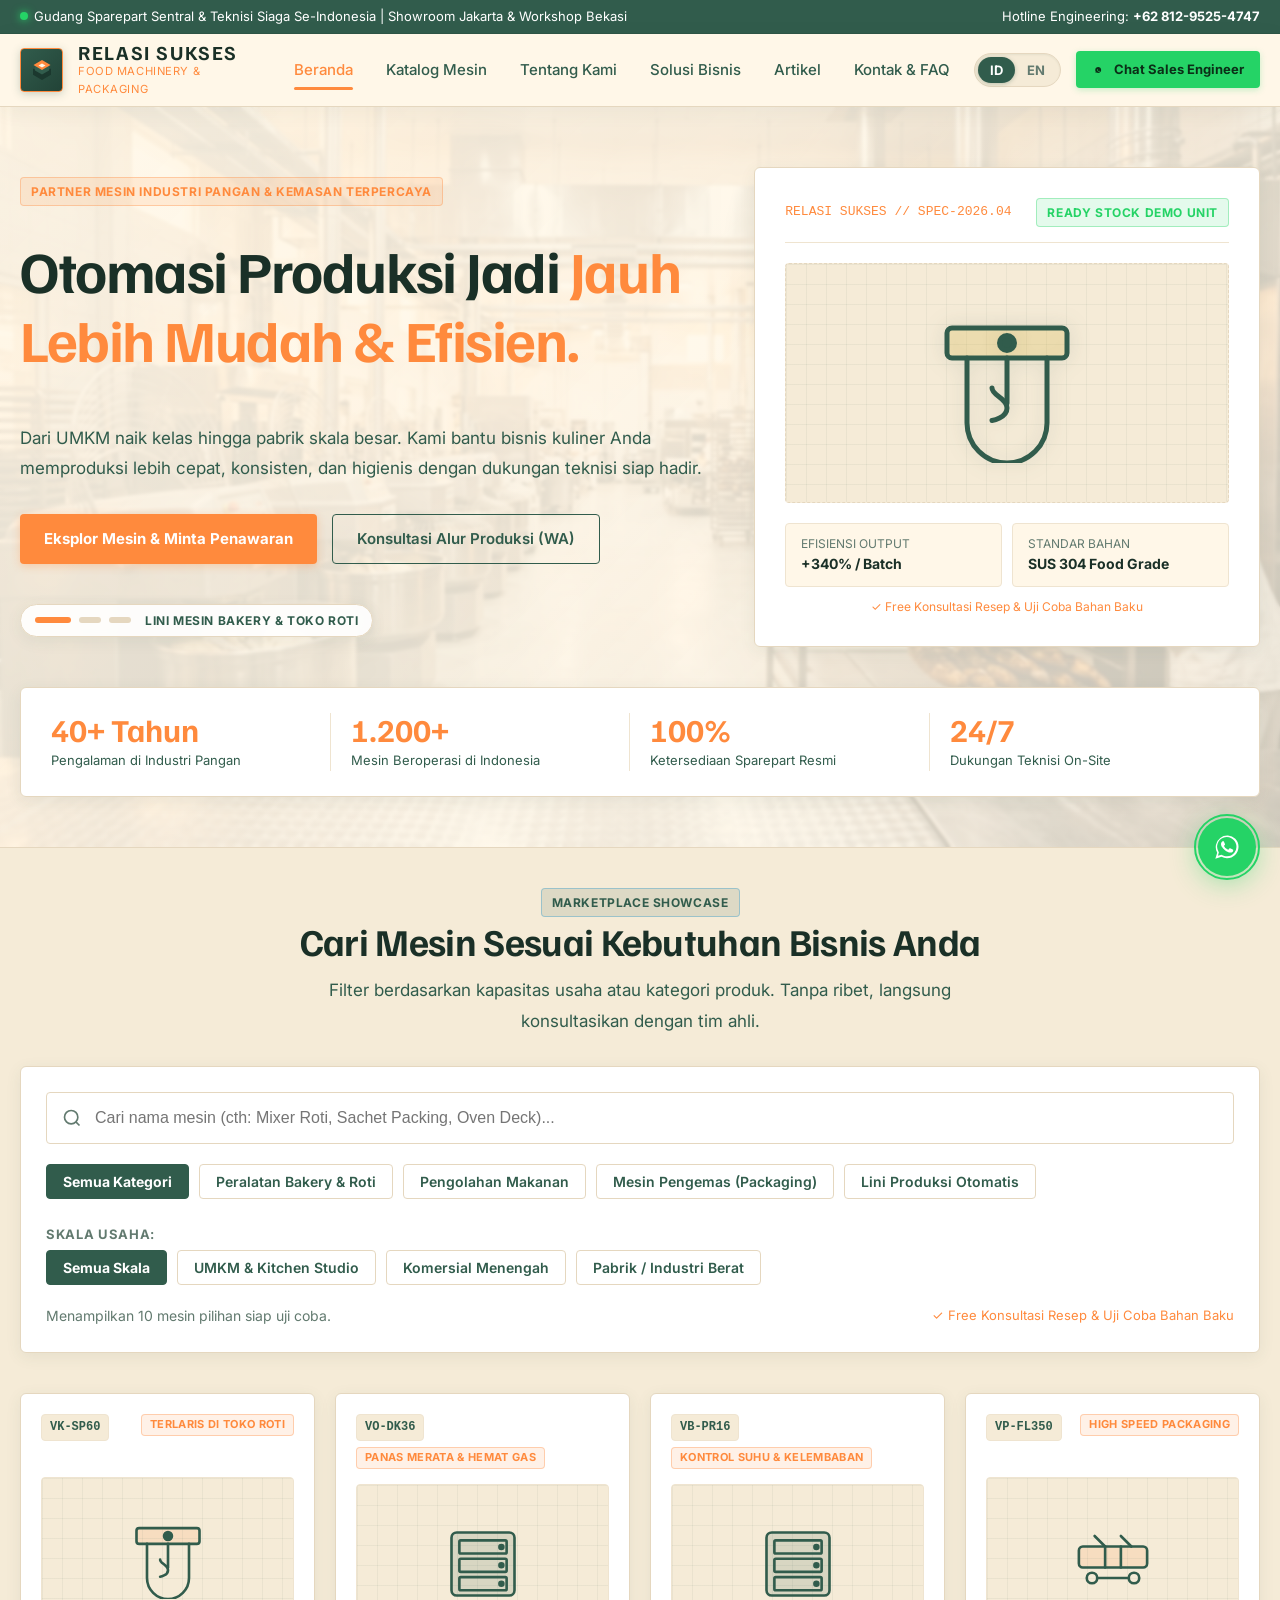
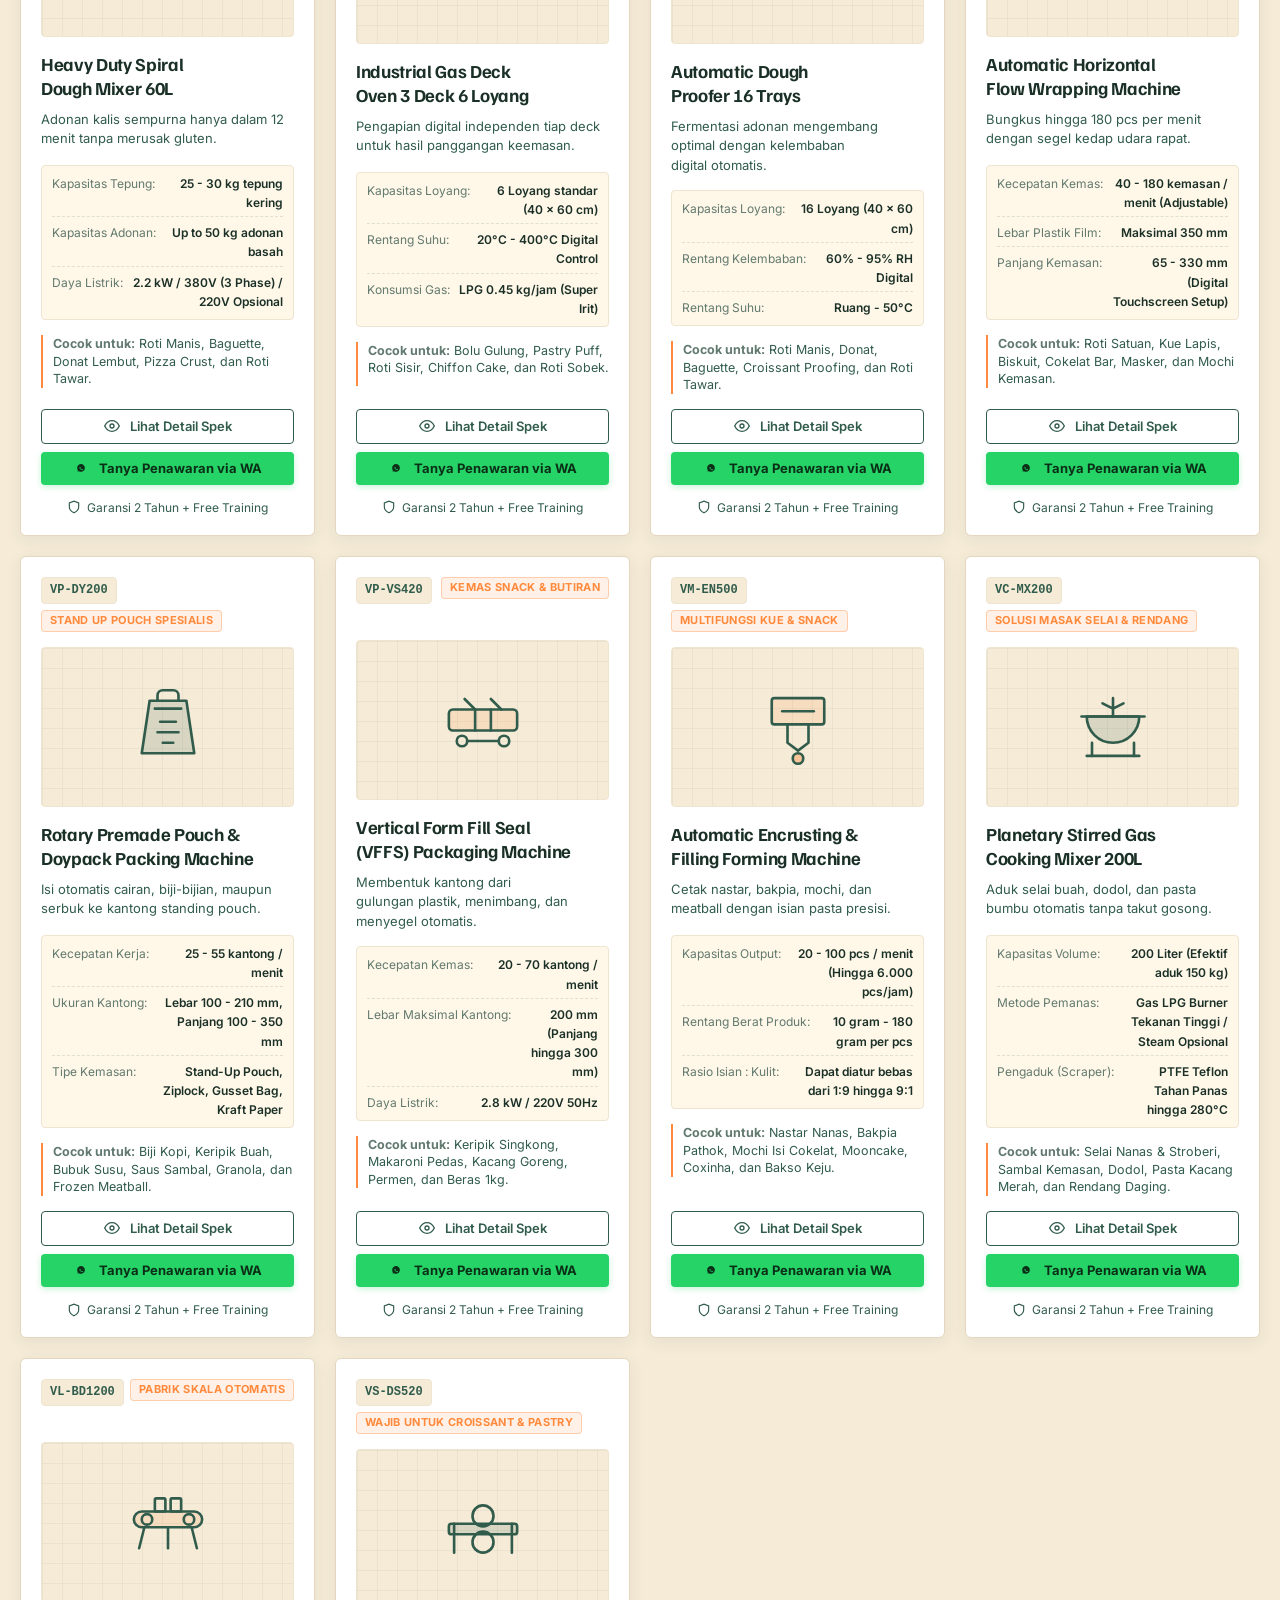
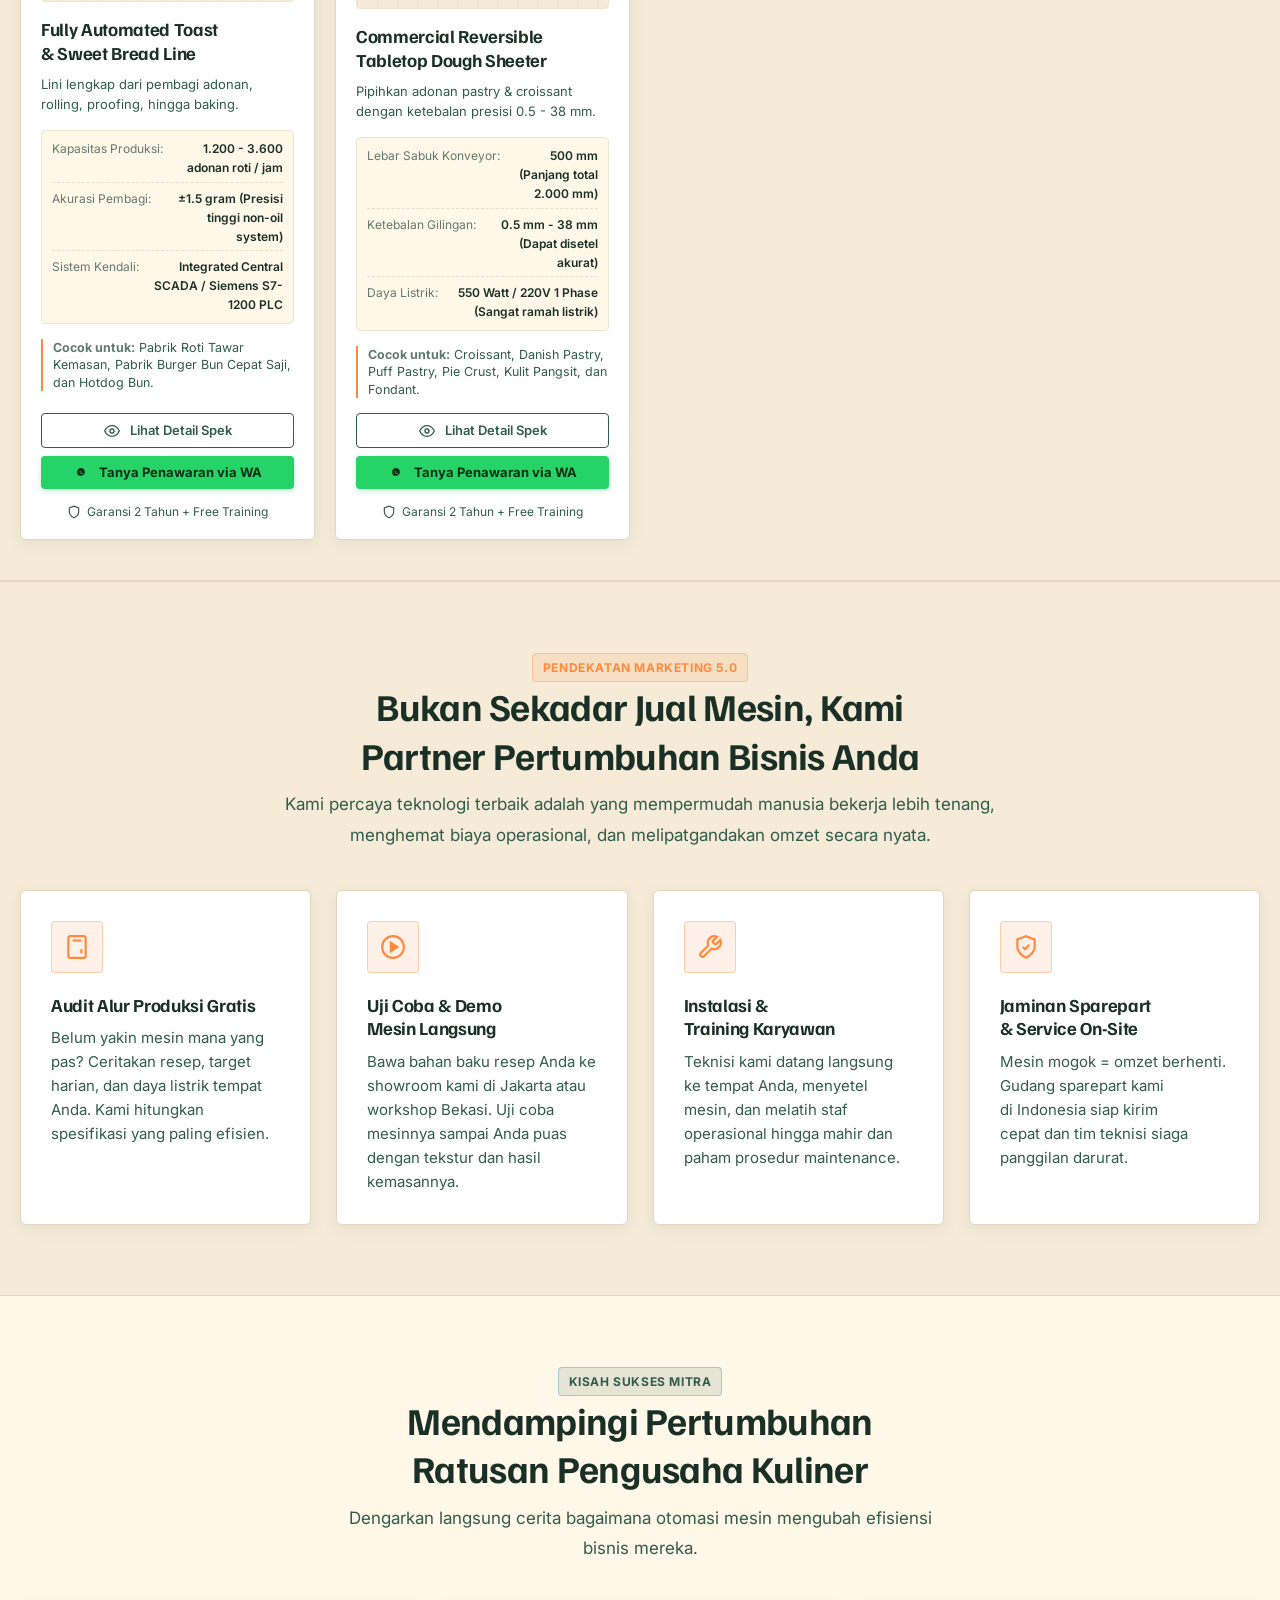
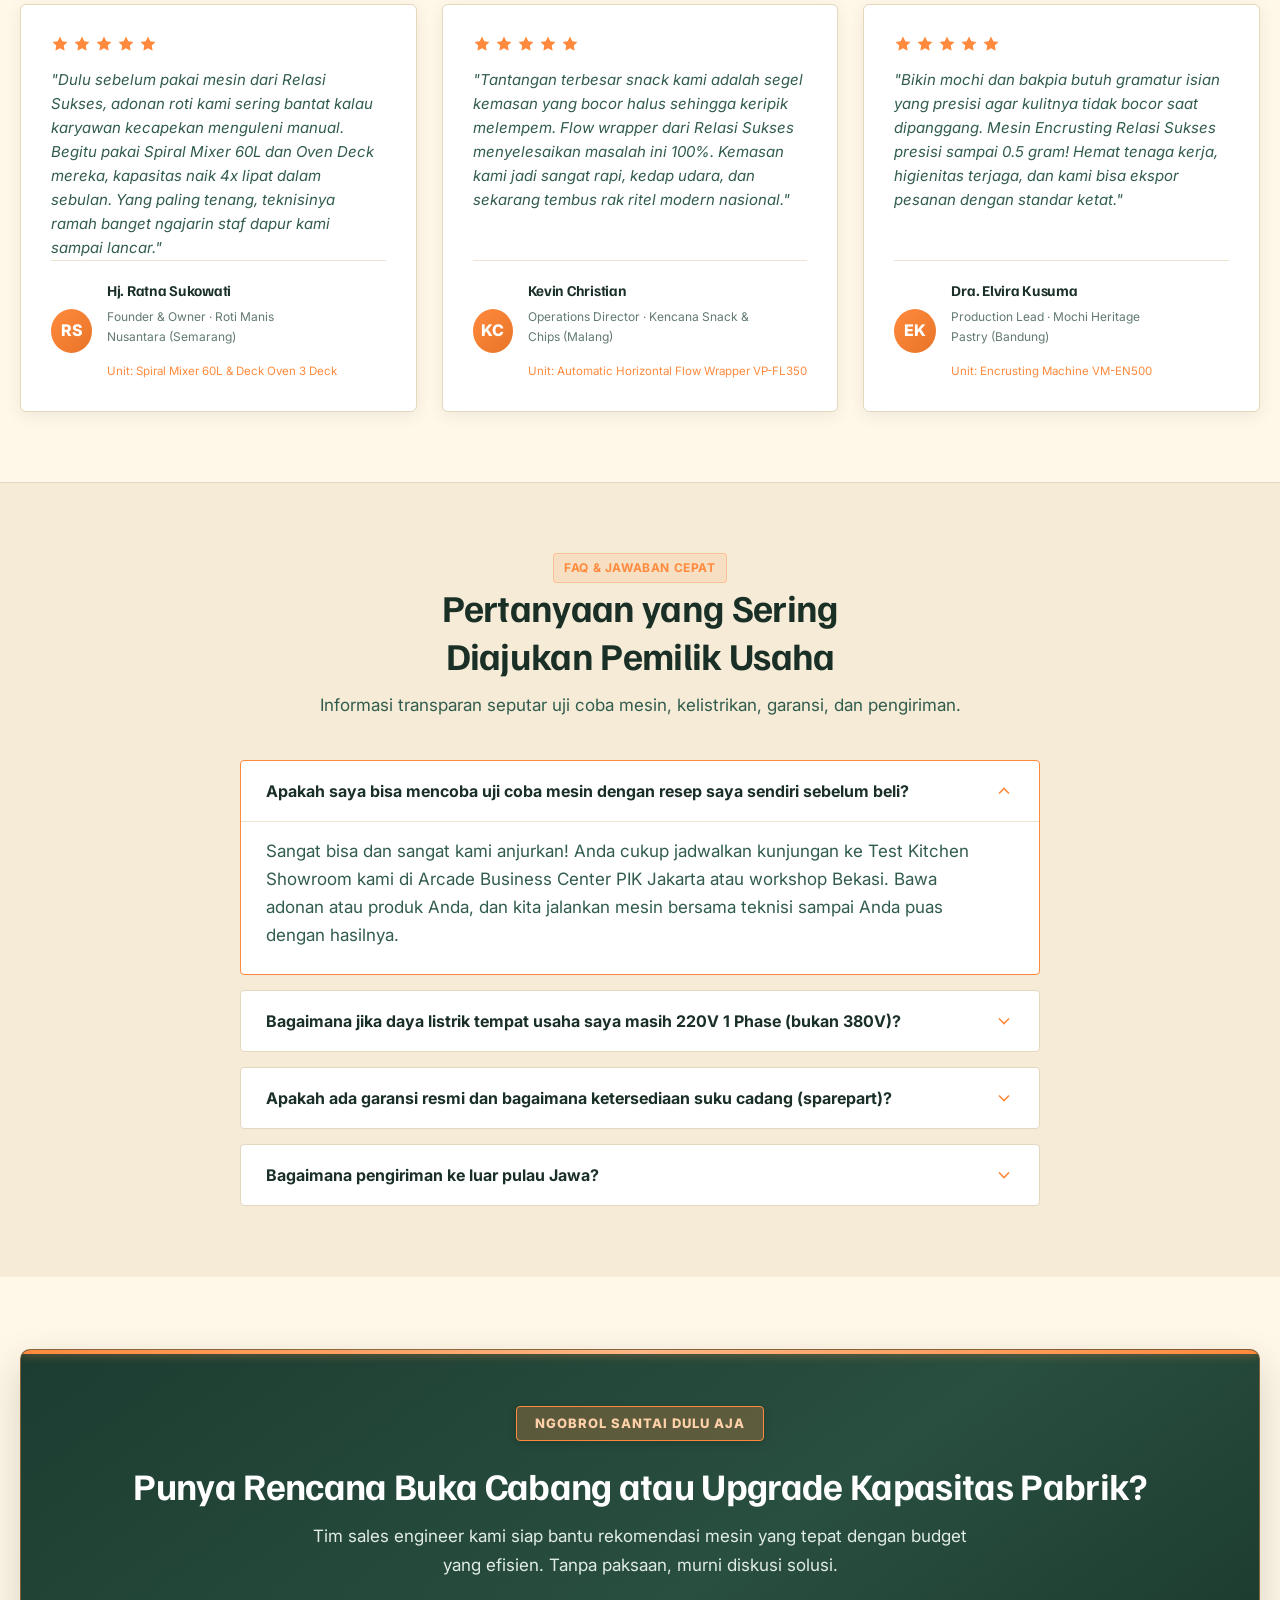
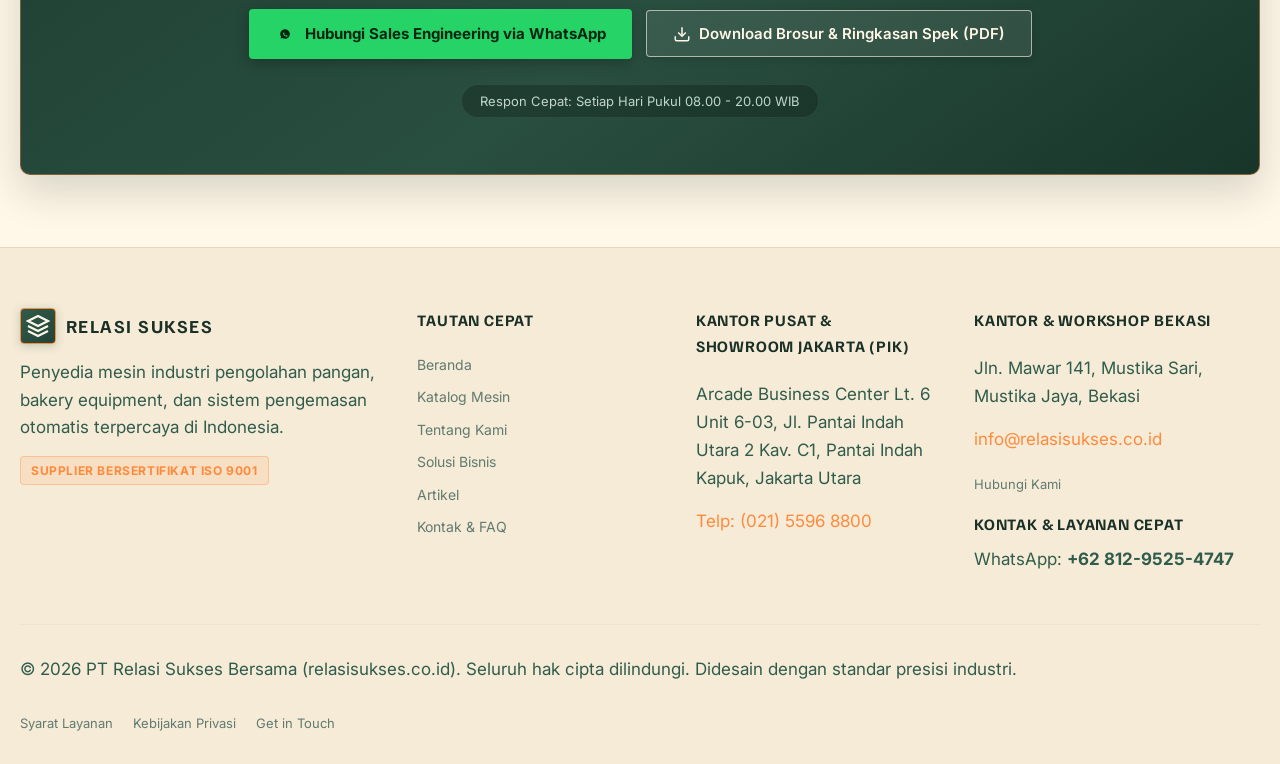
==== commit 03f74fd1: "feat: initialize contact page, dynamic accordion FAQ, and core UI assets" ====
--- a/index.html
+++ b/index.html
@@ -6,6 +6,29 @@
   <meta name="viewport" content="width=device-width, initial-scale=1.0">
   <title>Relasi Sukses - Food Processing &amp; Packaging Machinery Solutions</title>
   <meta name="description" content="PT Relasi Sukses Bersama (relasisukses.co.id) - Supplier mesin industri pangan, bakery equipment, dan sistem pengemasan otomatis terpercaya di Indonesia. Dapatkan konsultasi alur produksi dan demo unit via WhatsApp.">
+  <link rel="canonical" href="https://relasisukses.co.id/">
+  <link rel="alternate" hreflang="id" href="https://relasisukses.co.id/">
+  <link rel="alternate" hreflang="x-default" href="https://relasisukses.co.id/">
+
+  <!-- Open Graph & Social Cards -->
+  <meta property="og:type" content="website">
+  <meta property="og:site_name" content="Relasi Sukses">
+  <meta property="og:locale" content="id_ID">
+  <meta property="og:title" content="Relasi Sukses - Solusi Mesin Industri Pangan & Pengemasan">
+  <meta property="og:description" content="Partner resmi mesin industri pangan, bakery modern, dan kemasan otomatis sejak 1986. Layanan konsultasi alur dapur & garansi resmi 2 tahun.">
+  <meta property="og:url" content="https://relasisukses.co.id/">
+  <meta property="og:image" content="https://relasisukses.co.id/images/og-cover.jpg">
+
+  <!-- Twitter Card -->
+  <meta name="twitter:card" content="summary_large_image">
+  <meta name="twitter:title" content="Relasi Sukses - Food Processing & Packaging Machinery">
+  <meta name="twitter:description" content="Partner mesin industri pangan & kemasan terpercaya di Indonesia. Demo unit di Jakarta & workshop Bekasi.">
+  <meta name="twitter:image" content="https://relasisukses.co.id/images/og-cover.jpg">
+
+  <!-- Favicons -->
+  <link rel="icon" type="image/svg+xml" href="favicon.svg">
+  <link rel="alternate icon" href="favicon.ico">
+  <link rel="apple-touch-icon" href="images/apple-touch-icon.png">
 
   <!-- Google Fonts for High-Craft Industrial Sans-Serif Typography -->
   <link rel="preconnect" href="https://fonts.googleapis.com">
@@ -13,9 +36,65 @@
   <link href="https://fonts.googleapis.com/css2?family=Familjen+Grotesk:wght@500;700;800&family=Inter:wght@400;500;600;700&display=swap" rel="stylesheet">
 
   <!-- Core CSS -->
-  <link rel="stylesheet" href="css/tokens.css">
-  <link rel="stylesheet" href="css/style.css">
-  <link rel="stylesheet" href="css/whatsapp-widget.css">
+  <link rel="stylesheet" href="css/tokens.css?v=20261021">
+  <link rel="stylesheet" href="css/style.css?v=20261021">
+  <link rel="stylesheet" href="css/whatsapp-widget.css?v=20261021">
+
+  <!-- Structured Data: Organization & WebSite Schema (GEO / AEO) -->
+  <script type="application/ld+json">
+  [
+    {
+      "@context": "https://schema.org",
+      "@type": "Organization",
+      "@id": "https://relasisukses.co.id/#organization",
+      "name": "PT Relasi Sukses Bersama",
+      "alternateName": "Relasi Sukses Machinery",
+      "url": "https://relasisukses.co.id/",
+      "logo": "https://relasisukses.co.id/images/logo.png",
+      "description": "Supplier dan partner solusi mesin pengolahan pangan, mesin bakery, dan sistem pengemasan otomatis terpercaya di Indonesia sejak 1986.",
+      "telephone": "+6281295254747",
+      "priceRange": "$$",
+      "areaServed": "ID",
+      "foundingDate": "1986",
+      "address": [
+        {
+          "@type": "PostalAddress",
+          "streetAddress": "Kawasan Industri & Pergudangan Elang Laut Blok B No. 12, Pantai Indah Kapuk",
+          "addressLocality": "Jakarta Utara",
+          "addressRegion": "DKI Jakarta",
+          "postalCode": "14470",
+          "addressCountry": "ID"
+        },
+        {
+          "@type": "PostalAddress",
+          "streetAddress": "Jln. Mawar 141, Mustika Sari, Mustika Jaya",
+          "addressLocality": "Bekasi",
+          "addressRegion": "Jawa Barat",
+          "postalCode": "17157",
+          "addressCountry": "ID"
+        }
+      ],
+      "contactPoint": {
+        "@type": "ContactPoint",
+        "telephone": "+62-812-9525-4747",
+        "contactType": "sales engineering & technical support",
+        "availableLanguage": ["Indonesian", "English"],
+        "hoursAvailable": "Mo-Su 08:00-20:00"
+      }
+    },
+    {
+      "@context": "https://schema.org",
+      "@type": "WebSite",
+      "@id": "https://relasisukses.co.id/#website",
+      "url": "https://relasisukses.co.id/",
+      "name": "Relasi Sukses",
+      "publisher": {
+        "@id": "https://relasisukses.co.id/#organization"
+      },
+      "inLanguage": ["id-ID", "en-US"]
+    }
+  ]
+  </script>
 </head>
 <body>
 
@@ -24,10 +103,10 @@
     <div class="container announcement-inner">
       <div class="status-indicator">
         <span class="status-dot"></span>
-        <span id="top-announcement-text">Gudang Sparepart Sentral &amp; Teknisi Siaga Se-Indonesia | Showroom Jakarta &amp; Surabaya</span>
+        <span id="top-announcement-text">Gudang Sparepart Sentral &amp; Teknisi Siaga Se-Indonesia | Showroom Jakarta &amp; Workshop Bekasi</span>
       </div>
       <div style="display: flex; gap: 15px; align-items: center;">
-        <span>Hotline Engineering: <strong>+62 812-9525-4747</strong></span>
+        <span><span id="top-hotline-label">Hotline Engineering:</span> <strong>+62 812-9525-4747</strong></span>
       </div>
     </div>
   </aside>
@@ -37,8 +116,11 @@
     <div class="container header-main">
       <a href="#home" class="brand-logo" aria-label="Relasi Sukses Homepage">
         <div class="logo-symbol">
-          <svg viewBox="0 0 24 24" fill="none" stroke="currentColor" stroke-width="2.2" stroke-linecap="round" stroke-linejoin="round">
-            <path d="M12 2L2 7l10 5 10-5-10-5zM2 17l10 5 10-5M2 12l10 5 10-5"/>
+          <svg viewBox="0 0 48 48" fill="none" width="28" height="28">
+            <path d="M24 44L6 33.6V20.8L24 31.2L42 20.8V33.6L24 44Z" fill="#1B382E" />
+            <path d="M24 33L10 24.8V14L24 22.2L38 14V24.8L24 33Z" fill="#315C4C" />
+            <path d="M24 4L7 14L24 23.8L41 14L24 4Z" fill="#FF8A3D" />
+            <polygon points="24,11 31,15 24,19 17,15" fill="#FFF7E8" />
           </svg>
         </div>
         <div class="logo-text">
@@ -85,8 +167,16 @@
   </header>
 
   <main>
-    <!-- Hero Section -->
+    <!-- Hero Section with Background Slideshow -->
     <section class="hero-section" id="home">
+      <!-- Background Slideshow Layer -->
+      <div class="hero-bg-slideshow" id="hero-slideshow" aria-hidden="true">
+        <div class="hero-slide active" style="background-image: url('images/hero-slide-1.jpg');" data-label-id="Lini Mesin Bakery &amp; Toko Roti" data-label-en="Bakery &amp; Dough Machinery Line"></div>
+        <div class="hero-slide" style="background-image: url('images/hero-slide-2.jpg');" data-label-id="Sistem Pengemasan Otomatis" data-label-en="Automated Packaging Systems"></div>
+        <div class="hero-slide" style="background-image: url('images/hero-slide-3.jpg');" data-label-id="Pengolahan Pangan &amp; Lab Demo" data-label-en="Food Processing &amp; Demo Lab"></div>
+        <div class="hero-bg-overlay"></div>
+      </div>
+
       <div class="container">
         <div class="hero-grid">
           <div class="hero-content">
@@ -112,6 +202,14 @@
                 Konsultasi Alur Produksi (WA)
               </a>
             </div>
+
+            <!-- Slideshow Switcher Indicators -->
+            <div class="hero-slideshow-nav" aria-label="Slideshow Controls">
+              <button type="button" class="slide-dot active" data-index="0" aria-label="Slide 1 - Bakery Line"></button>
+              <button type="button" class="slide-dot" data-index="1" aria-label="Slide 2 - Packaging Line"></button>
+              <button type="button" class="slide-dot" data-index="2" aria-label="Slide 3 - Food Processing Lab"></button>
+              <span class="slide-label" id="hero-slide-caption">Lini Mesin Bakery &amp; Toko Roti</span>
+            </div>
           </div>
 
           <!-- Hero Blueprint Visual Anchor -->
@@ -119,7 +217,7 @@
             <div class="blueprint-card">
               <div class="blueprint-header">
                 <span class="blueprint-code">RELASI SUKSES // SPEC-2026.04</span>
-                <span class="badge-tag badge-green">Ready Stock Demo Unit</span>
+                <span class="badge-tag badge-green" id="blueprint-stock-badge">Ready Stock Demo Unit</span>
               </div>
               <div class="blueprint-art">
                 <div class="art-grid"></div>
@@ -135,14 +233,15 @@
               </div>
               <div class="blueprint-specs-quick">
                 <div class="quick-spec-item">
-                  <div class="quick-spec-label">Efisiensi Output</div>
-                  <div class="quick-spec-val text-gold">+340% / Batch</div>
+                  <div class="quick-spec-label" id="blueprint-spec-output-lbl">Efisiensi Output</div>
+                  <div class="quick-spec-val text-gold" id="blueprint-spec-output-val">+340% / Batch</div>
                 </div>
                 <div class="quick-spec-item">
-                  <div class="quick-spec-label">Standar Bahan</div>
-                  <div class="quick-spec-val text-blue">SUS 304 Food Grade</div>
+                  <div class="quick-spec-label" id="blueprint-spec-mat-lbl">Standar Bahan</div>
+                  <div class="quick-spec-val text-blue" id="blueprint-spec-mat-val">SUS 304 Food Grade</div>
                 </div>
               </div>
+              <div class="blueprint-note" id="blueprint-free-consult" style="margin-top: 10px; font-size: 0.75rem; color: var(--accent-gold); text-align: center;">✓ Free Konsultasi Resep &amp; Uji Coba Bahan Baku</div>
             </div>
           </div>
         </div>
@@ -243,9 +342,9 @@
     <section class="section-padding faq-section">
       <div class="container">
         <div style="text-align: center; max-width: 700px; margin: 0 auto;">
-          <span class="badge-tag badge-gold">FAQ &amp; Jawaban Cepat</span>
-          <h2 class="section-heading">Pertanyaan yang Sering Diajukan Pemilik Usaha</h2>
-          <p class="section-subheading">Informasi transparan seputar uji coba mesin, kelistrikan, garansi, dan pengiriman.</p>
+          <span class="badge-tag badge-gold" id="faq-section-badge">FAQ &amp; Jawaban Cepat</span>
+          <h2 class="section-heading" id="faq-section-title">Pertanyaan yang Sering Diajukan Pemilik Usaha</h2>
+          <p class="section-subheading" id="faq-section-subtitle">Informasi transparan seputar uji coba mesin, kelistrikan, garansi, dan pengiriman.</p>
         </div>
 
         <div class="faq-list" id="faq-list">
@@ -292,18 +391,18 @@
             <span class="logo-title" style="font-size: 1.15rem;">RELASI SUKSES</span>
           </div>
           <p id="footer-about-text" style="line-height: 1.6; margin-bottom: 15px;">PT Relasi Sukses Bersama - Penyedia mesin industri pengolahan pangan, bakery equipment, dan sistem pengemasan otomatis terpercaya di Indonesia.</p>
-          <span class="badge-tag badge-gold">ISO 9001 Certified Supplier</span>
+          <span class="badge-tag badge-gold" id="footer-badge-iso">ISO 9001 Certified Supplier</span>
         </div>
 
         <div>
           <div class="footer-col-title" id="footer-quick-title">Tautan Cepat</div>
           <ul class="footer-links-list">
-            <li><a href="#home">Beranda</a></li>
-            <li><a href="products.html">Katalog Mesin</a></li>
-            <li><a href="about.html">Tentang Kami</a></li>
-            <li><a href="solutions.html">Solusi Bisnis</a></li>
-            <li><a href="articles.html">Artikel</a></li>
-            <li><a href="contact.html">Kontak &amp; FAQ</a></li>
+            <li><a href="#home" id="footer-link-home">Beranda</a></li>
+            <li><a href="products.html" id="footer-link-showcase">Katalog Mesin</a></li>
+            <li><a href="about.html" id="footer-link-about">Tentang Kami</a></li>
+            <li><a href="solutions.html" id="footer-link-solutions">Solusi Bisnis</a></li>
+            <li><a href="articles.html" id="footer-link-articles">Artikel</a></li>
+            <li><a href="contact.html" id="footer-link-contact">Kontak &amp; FAQ</a></li>
           </ul>
         </div>
 
@@ -316,10 +415,11 @@
         </div>
 
         <div>
-          <div class="footer-col-title" id="footer-branch-title">Cabang Surabaya</div>
+          <div class="footer-col-title" id="footer-branch-title">Kantor &amp; Workshop Bekasi</div>
           <div class="footer-address-block">
-            <p id="footer-branch-addr">Komplek Rungkut Industri Megah Blok D-12, Surabaya, Jawa Timur 60293</p>
-            <p style="margin-top: 5px; color: var(--accent-gold);">Telp: (031) 843 7200</p>
+            <p id="footer-branch-addr">Jln. Mawar 141, Mustika Sari, Mustika Jaya, Bekasi</p>
+            <p style="margin-top: 5px;"><a href="mailto:info@relasisukses.co.id" style="color: var(--accent-gold);">info@relasisukses.co.id</a></p>
+            <p style="margin-top: 5px;"><a href="https://relasisukses.co.id/get-in-touch/" style="color: var(--text-muted); font-size: 0.8125rem;" id="footer-getintouch-link">Hubungi Kami (Get in Touch) &rarr;</a></p>
           </div>
           <div style="margin-top: 15px;">
             <div class="footer-col-title" id="footer-contact-title" style="margin-bottom: 8px;">Layanan Cepat</div>
@@ -331,8 +431,9 @@
       <div class="footer-bottom-bar">
         <p id="footer-legal-text">© 2026 PT Relasi Sukses Bersama (relasisukses.co.id). Seluruh hak cipta dilindungi. Didesain dengan standar presisi industri.</p>
         <div style="display: flex; gap: 20px;">
-          <a href="#" class="text-muted" style="font-size: 0.8125rem;">Kebijakan Privasi</a>
-          <a href="#" class="text-muted" style="font-size: 0.8125rem;">Syarat Layanan</a>
+          <a href="https://relasisukses.co.id/legal-notice" class="text-muted" style="font-size: 0.8125rem;" id="footer-terms-link">Legal Notice</a>
+          <a href="https://relasisukses.co.id/privacy" class="text-muted" style="font-size: 0.8125rem;" id="footer-privacy-link">Privacy Policy</a>
+          <a href="https://relasisukses.co.id/get-in-touch/" class="text-muted" style="font-size: 0.8125rem;" id="footer-getintouch-link">Get in Touch</a>
         </div>
       </div>
     </div>
@@ -379,7 +480,7 @@
           </ul>
         </div>
 
-        <div style="background: #1e1e1e; border: 1px solid var(--border-subtle); padding: 14px; border-radius: 4px;">
+        <div style="background: var(--bg-card); border: 1px solid var(--border-subtle); padding: 14px; border-radius: 4px;">
           <h5 style="color: var(--accent-gold); font-size: 0.875rem; margin-bottom: 4px;" id="modal-suitable-title">Rekomendasi Penggunaan:</h5>
           <p id="modal-suitable-content" style="font-size: 0.875rem; color: var(--text-secondary);"></p>
         </div>
@@ -404,7 +505,7 @@
   <div class="wa-widget" id="waWidget"></div>
 
   <!-- Navigation & Application Logic Modules -->
-  <script src="js/nav.js?v=2"></script>
-  <script type="module" src="js/app.js?v=2"></script>
+  <script src="js/nav.js"></script>
+  <script type="module" src="js/app.js?v=4"></script>
 </body>
 </html>
--- a/css/style.css
+++ b/css/style.css
@@ -18,7 +18,12 @@
 html {
   font-size: 16px;
   scroll-behavior: smooth;
+  scroll-padding-top: 90px;
   -webkit-text-size-adjust: 100%;
+}
+
+section[id], [id] {
+  scroll-margin-top: 90px;
 }
 
 body {
@@ -281,12 +286,15 @@
 }
 
 .nav-link {
+  display: inline-flex;
+  align-items: center;
   font-size: 0.9375rem;
   font-weight: 500;
   color: var(--text-secondary);
   transition: color var(--transition-fast);
   padding: 8px 4px;
   position: relative;
+  white-space: nowrap;
 }
 
 .nav-link:hover, .nav-link.active {
@@ -297,10 +305,11 @@
   content: "";
   position: absolute;
   bottom: 0;
-  left: 0;
-  width: 100%;
-  height: 2px;
+  left: 4px;
+  right: 4px;
+  height: 2.5px;
   background: var(--accent-gold);
+  border-radius: 2px;
 }
 
 .header-actions {
@@ -468,15 +477,110 @@
 }
 
 /* -------------------------------------------------------------
-   HERO SECTION
+   HERO SECTION & BACKGROUND SLIDESHOW
 ------------------------------------------------------------- */
 .hero-section {
   position: relative;
   padding-top: var(--space-12);
   padding-bottom: var(--space-10);
-  background: linear-gradient(180deg, #F8EFE0 0%, var(--bg-page) 100%);
+  background: var(--bg-page);
   border-bottom: 1px solid var(--border-light);
   overflow: hidden;
+}
+
+/* Background Slideshow Layer */
+.hero-bg-slideshow {
+  position: absolute;
+  top: 0;
+  left: 0;
+  width: 100%;
+  height: 100%;
+  z-index: 0;
+  overflow: hidden;
+  pointer-events: none;
+}
+
+.hero-slide {
+  position: absolute;
+  top: 0;
+  left: 0;
+  width: 100%;
+  height: 100%;
+  background-size: cover;
+  background-position: center;
+  opacity: 0;
+  transition: opacity 1.2s cubic-bezier(0.4, 0, 0.2, 1), transform 9s cubic-bezier(0.25, 1, 0.5, 1);
+  transform: scale(1.06);
+}
+
+.hero-slide.active {
+  opacity: 1;
+  transform: scale(1);
+}
+
+/* Warm Ivory High-Contrast Translucent Overlay */
+.hero-bg-overlay {
+  position: absolute;
+  top: 0;
+  left: 0;
+  width: 100%;
+  height: 100%;
+  background: linear-gradient(
+    135deg,
+    rgba(255, 247, 232, 0.94) 0%,
+    rgba(255, 247, 232, 0.88) 50%,
+    rgba(255, 247, 232, 0.78) 100%
+  );
+  backdrop-filter: blur(1.5px);
+}
+
+.hero-section .container {
+  position: relative;
+  z-index: 2;
+}
+
+.hero-slideshow-nav {
+  display: inline-flex;
+  align-items: center;
+  gap: 8px;
+  background: rgba(255, 255, 255, 0.9);
+  border: 1px solid var(--border-light);
+  padding: 6px 14px;
+  border-radius: var(--radius-pill);
+  box-shadow: var(--shadow-raised);
+  backdrop-filter: blur(8px);
+  margin-top: var(--space-4);
+  width: fit-content;
+  z-index: 3;
+}
+
+.slide-dot {
+  width: 22px;
+  height: 6px;
+  border-radius: var(--radius-pill);
+  background: var(--border-light);
+  transition: all var(--transition-fast);
+  cursor: pointer;
+  border: none;
+  padding: 0;
+}
+
+.slide-dot:hover {
+  background: var(--text-muted);
+}
+
+.slide-dot.active {
+  width: 36px;
+  background: var(--accent-gold);
+}
+
+.slide-label {
+  font-size: 0.75rem;
+  font-weight: 700;
+  color: var(--text-secondary);
+  text-transform: uppercase;
+  letter-spacing: 0.05em;
+  margin-left: 6px;
 }
 
 .hero-grid {
@@ -1241,73 +1345,145 @@
    HIGH-CONVERTING CTA BANNER
 ------------------------------------------------------------- */
 .cta-banner-section {
-  background: linear-gradient(135deg, var(--bg-page-dark) 0%, var(--bg-page) 100%);
-  border-top: 1px solid var(--border-light);
-  border-bottom: 1px solid var(--border-light);
-  padding: var(--space-12) 0;
+  background: var(--bg-page);
+  padding: clamp(40px, 6vw, 72px) 0;
   position: relative;
 }
 
 .cta-banner-box {
-  background: var(--brand-primary);
-  border: 1px solid var(--accent-gold-border);
+  background: linear-gradient(145deg, #1C3D31 0%, #294F40 55%, #18352A 100%);
+  border: 1px solid rgba(255, 138, 61, 0.45);
   border-radius: var(--radius-lg);
-  padding: var(--space-10) var(--space-8);
+  padding: clamp(34px, 5vw, 56px) clamp(20px, 4vw, 48px);
   text-align: center;
-  box-shadow: var(--shadow-raised);
+  box-shadow: 0 16px 40px rgba(26, 48, 39, 0.18), 0 0 0 1px rgba(255, 255, 255, 0.05);
   position: relative;
   overflow: hidden;
   color: #FFFFFF;
 }
 
-.cta-banner-box .cta-banner-title {
-  color: #FFFFFF;
-}
-
-.cta-banner-box .cta-banner-desc {
-  color: #E2ECE7;
-}
-
-.cta-banner-box .cta-office-hours {
-  color: #C0D6CB;
-}
-
+/* Full Tangerine top accent bar running 100% across with bright gradient */
 .cta-banner-box::before {
   content: "";
   position: absolute;
   top: 0;
   left: 0;
-  width: 100%;
+  right: 0;
   height: 4px;
-  background: linear-gradient(90deg, var(--accent-gold) 0%, var(--accent-blue) 100%);
-}
-
-.cta-banner-title {
+  background: linear-gradient(90deg, #FF8A3D 0%, #FFB584 50%, #FF8A3D 100%);
+  box-shadow: 0 1px 8px rgba(255, 138, 61, 0.5);
+}
+
+/* High-contrast badge on dark teal background */
+.cta-banner-box .badge-tag {
+  display: inline-flex;
+  align-items: center;
+  background: rgba(255, 138, 61, 0.25) !important;
+  color: #FFD1A9 !important;
+  border: 1.5px solid #FF8A3D !important;
+  padding: 6px 18px;
+  font-size: 0.8125rem;
+  font-weight: 800;
+  letter-spacing: 0.08em;
+  border-radius: var(--radius-sm);
+  margin-bottom: var(--space-4);
+  text-transform: uppercase;
+  box-shadow: 0 2px 8px rgba(0, 0, 0, 0.2);
+}
+
+.cta-banner-box .cta-banner-title {
   font-family: var(--font-family-display);
-  font-size: 2.25rem;
+  font-size: clamp(1.65rem, 3.2vw, 2.35rem);
   font-weight: 800;
-  color: var(--text-primary);
+  color: #FFFFFF;
+  line-height: 1.25;
   margin-bottom: var(--space-3);
-}
-
-.cta-banner-desc {
-  font-size: 1.0625rem;
-  color: var(--text-secondary);
+  text-wrap: balance;
+}
+
+.cta-banner-box .cta-banner-desc {
+  font-size: clamp(0.9375rem, 1.8vw, 1.0625rem);
+  color: #E2ECE7;
   max-width: 680px;
   margin: 0 auto var(--space-6) auto;
-}
-
-.cta-banner-actions {
+  line-height: 1.65;
+  text-wrap: pretty;
+}
+
+.cta-banner-box .cta-banner-actions {
   display: flex;
   justify-content: center;
+  align-items: center;
   flex-wrap: wrap;
-  gap: var(--space-4);
-  margin-bottom: var(--space-4);
-}
-
-.cta-office-hours {
+  gap: 14px;
+  margin-bottom: var(--space-5);
+}
+
+/* WhatsApp Button inside CTA Banner */
+.cta-banner-box .btn-wa {
+  background: #25D366;
+  color: #072612 !important;
+  font-weight: 700;
+  font-size: 0.9375rem;
+  padding: 13px 26px;
+  border-radius: var(--radius-sm);
+  display: inline-flex;
+  align-items: center;
+  justify-content: center;
+  gap: 10px;
+  text-decoration: none;
+  border: none;
+  box-shadow: 0 4px 14px rgba(0, 0, 0, 0.25);
+  transition: all var(--transition-fast);
+}
+
+.cta-banner-box .btn-wa svg {
+  width: 20px;
+  height: 20px;
+  fill: currentColor;
+}
+
+.cta-banner-box .btn-wa:hover {
+  background: #20BA5A;
+  transform: translateY(-2px);
+  box-shadow: 0 6px 20px rgba(37, 211, 102, 0.4);
+}
+
+/* SECONDARY GHOST BUTTON: Fixed contrast on dark teal background */
+.cta-banner-box .btn-ghost {
+  color: #FFF7E8 !important;
+  border: 1.5px solid rgba(255, 247, 232, 0.6) !important;
+  background: rgba(255, 247, 232, 0.08) !important;
+  font-size: 0.9375rem;
+  padding: 13px 26px;
+  font-weight: 600;
+  border-radius: var(--radius-sm);
+  display: inline-flex;
+  align-items: center;
+  justify-content: center;
+  gap: 8px;
+  cursor: pointer;
+  transition: all var(--transition-fast);
+  box-shadow: 0 2px 8px rgba(0, 0, 0, 0.15);
+}
+
+.cta-banner-box .btn-ghost:hover {
+  background: #FFF7E8 !important;
+  color: #1A3027 !important;
+  border-color: #FFF7E8 !important;
+  transform: translateY(-2px);
+  box-shadow: 0 6px 18px rgba(255, 247, 232, 0.25);
+}
+
+/* Office Hours Pill */
+.cta-banner-box .cta-office-hours {
+  display: inline-block;
   font-size: 0.8125rem;
-  color: var(--text-muted);
+  color: #C0D6CB;
+  background: rgba(0, 0, 0, 0.22);
+  padding: 6px 18px;
+  border-radius: var(--radius-pill);
+  border: 1px solid rgba(255, 255, 255, 0.08);
 }
 
 /* -------------------------------------------------------------
@@ -1743,6 +1919,33 @@
     padding-bottom: 0;
   }
 
+  .announcement-inner {
+    flex-direction: column;
+    text-align: center;
+    gap: 4px;
+    font-size: 0.75rem;
+  }
+
+  .cta-banner-box {
+    padding: 30px 16px !important;
+  }
+
+  .cta-banner-box .cta-banner-title {
+    font-size: 1.5rem !important;
+  }
+
+  .cta-banner-actions {
+    flex-direction: column;
+    width: 100%;
+    gap: 12px;
+  }
+
+  .cta-banner-actions .btn {
+    width: 100% !important;
+    min-height: 48px;
+    justify-content: center;
+  }
+
   /* Safe bottom space to prevent floating WhatsApp overlap */
   body {
     padding-bottom: 20px;
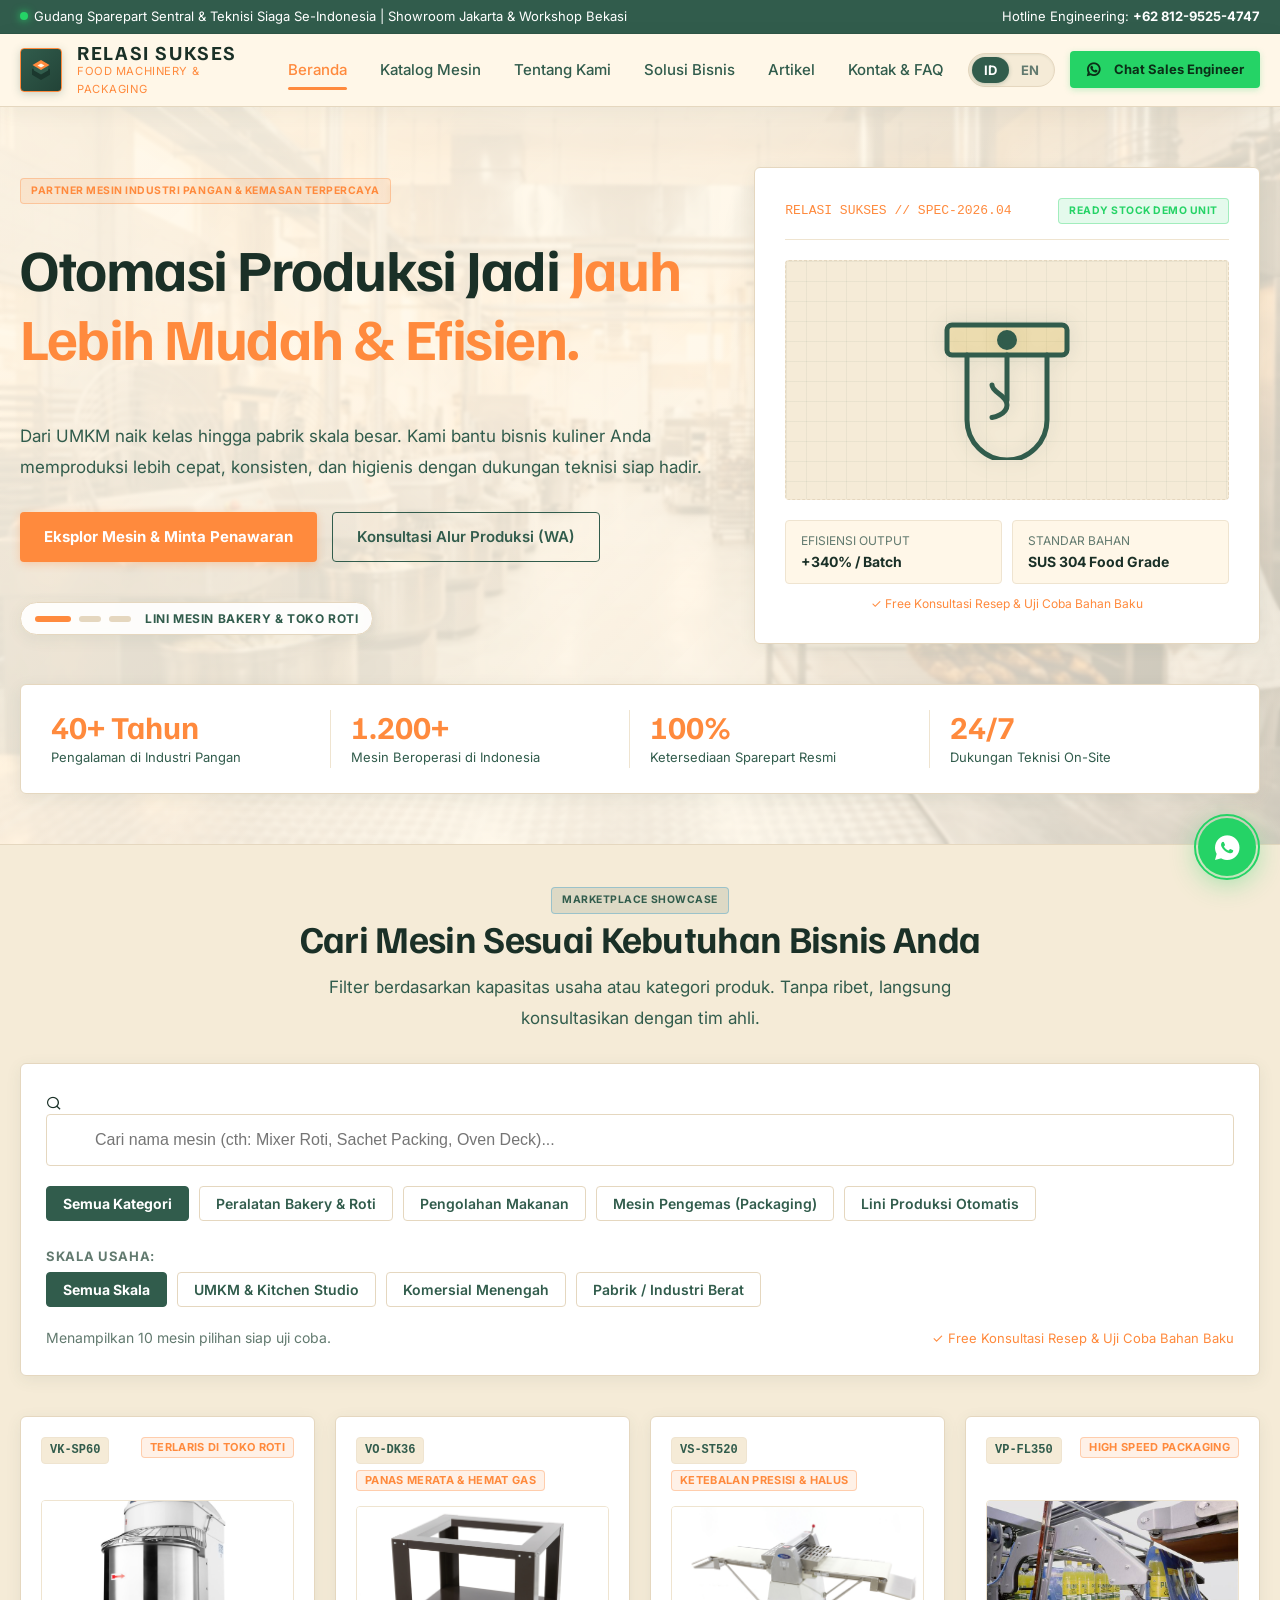
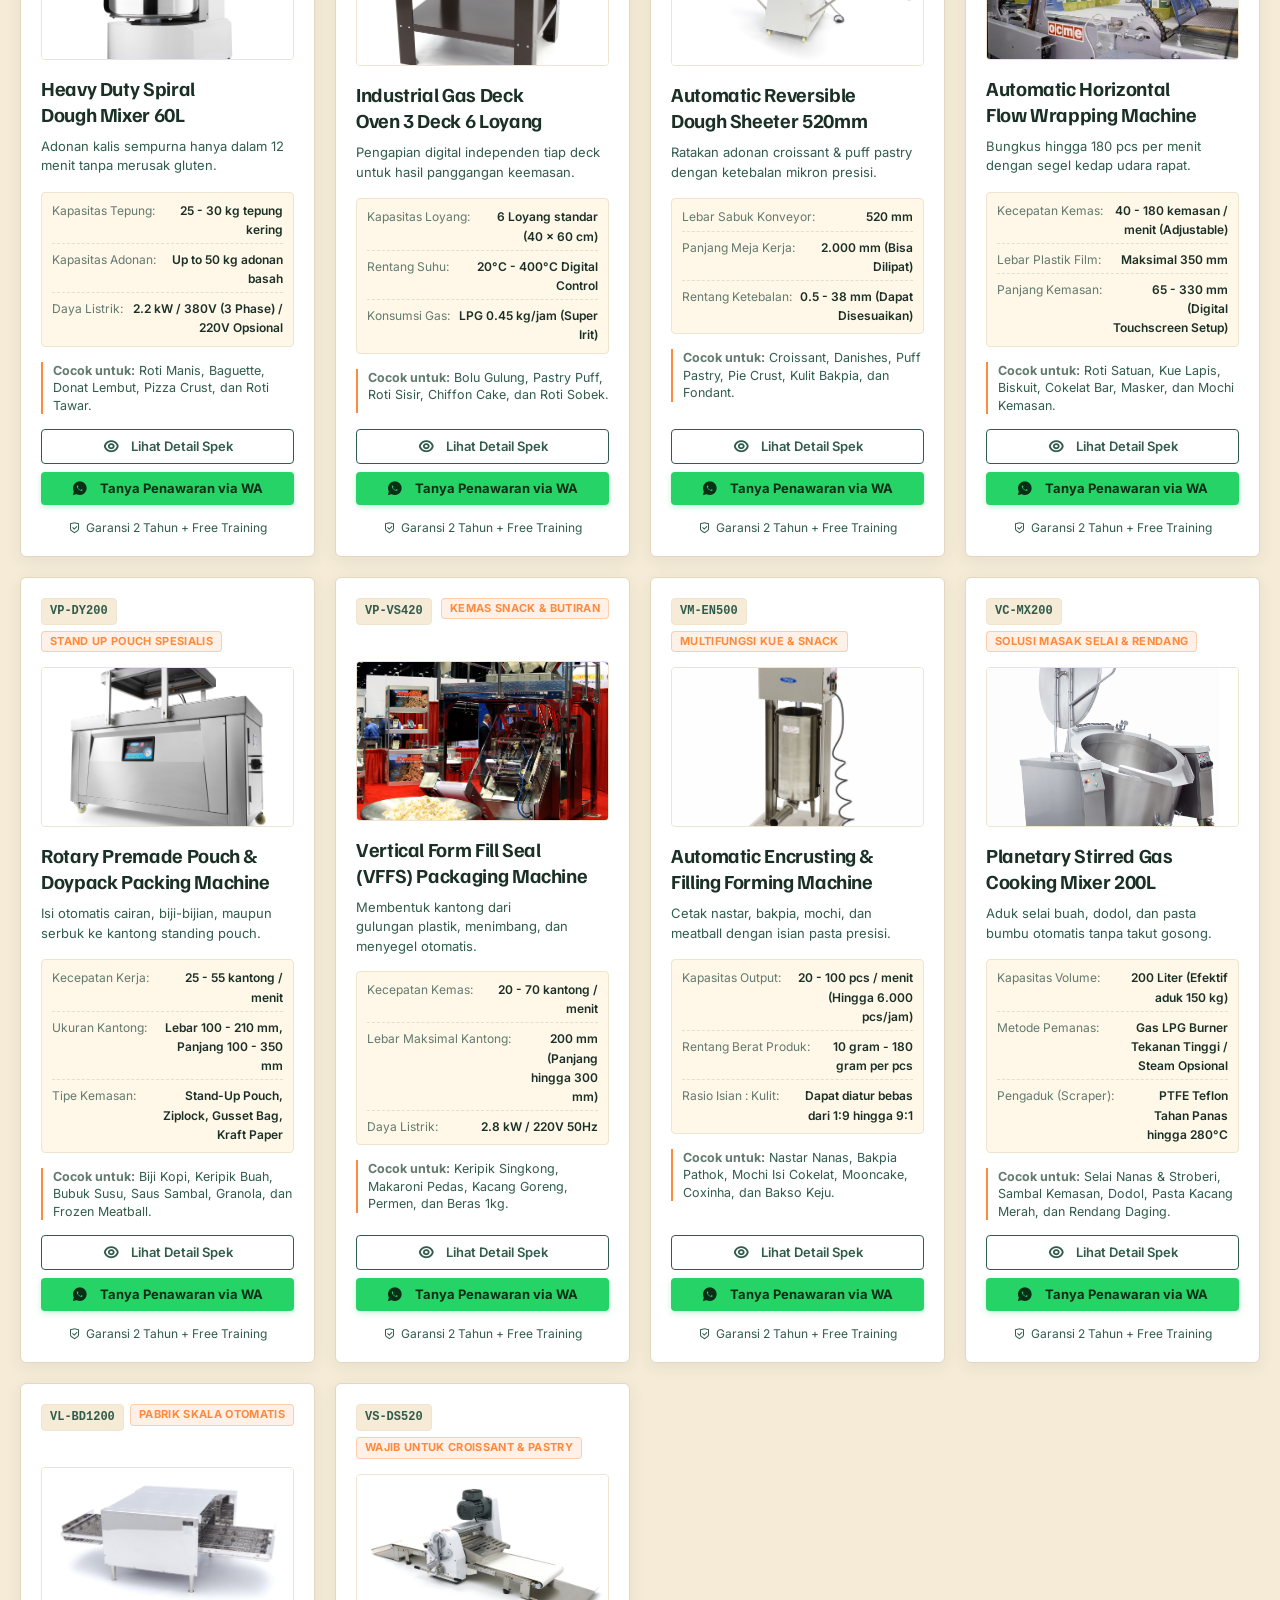
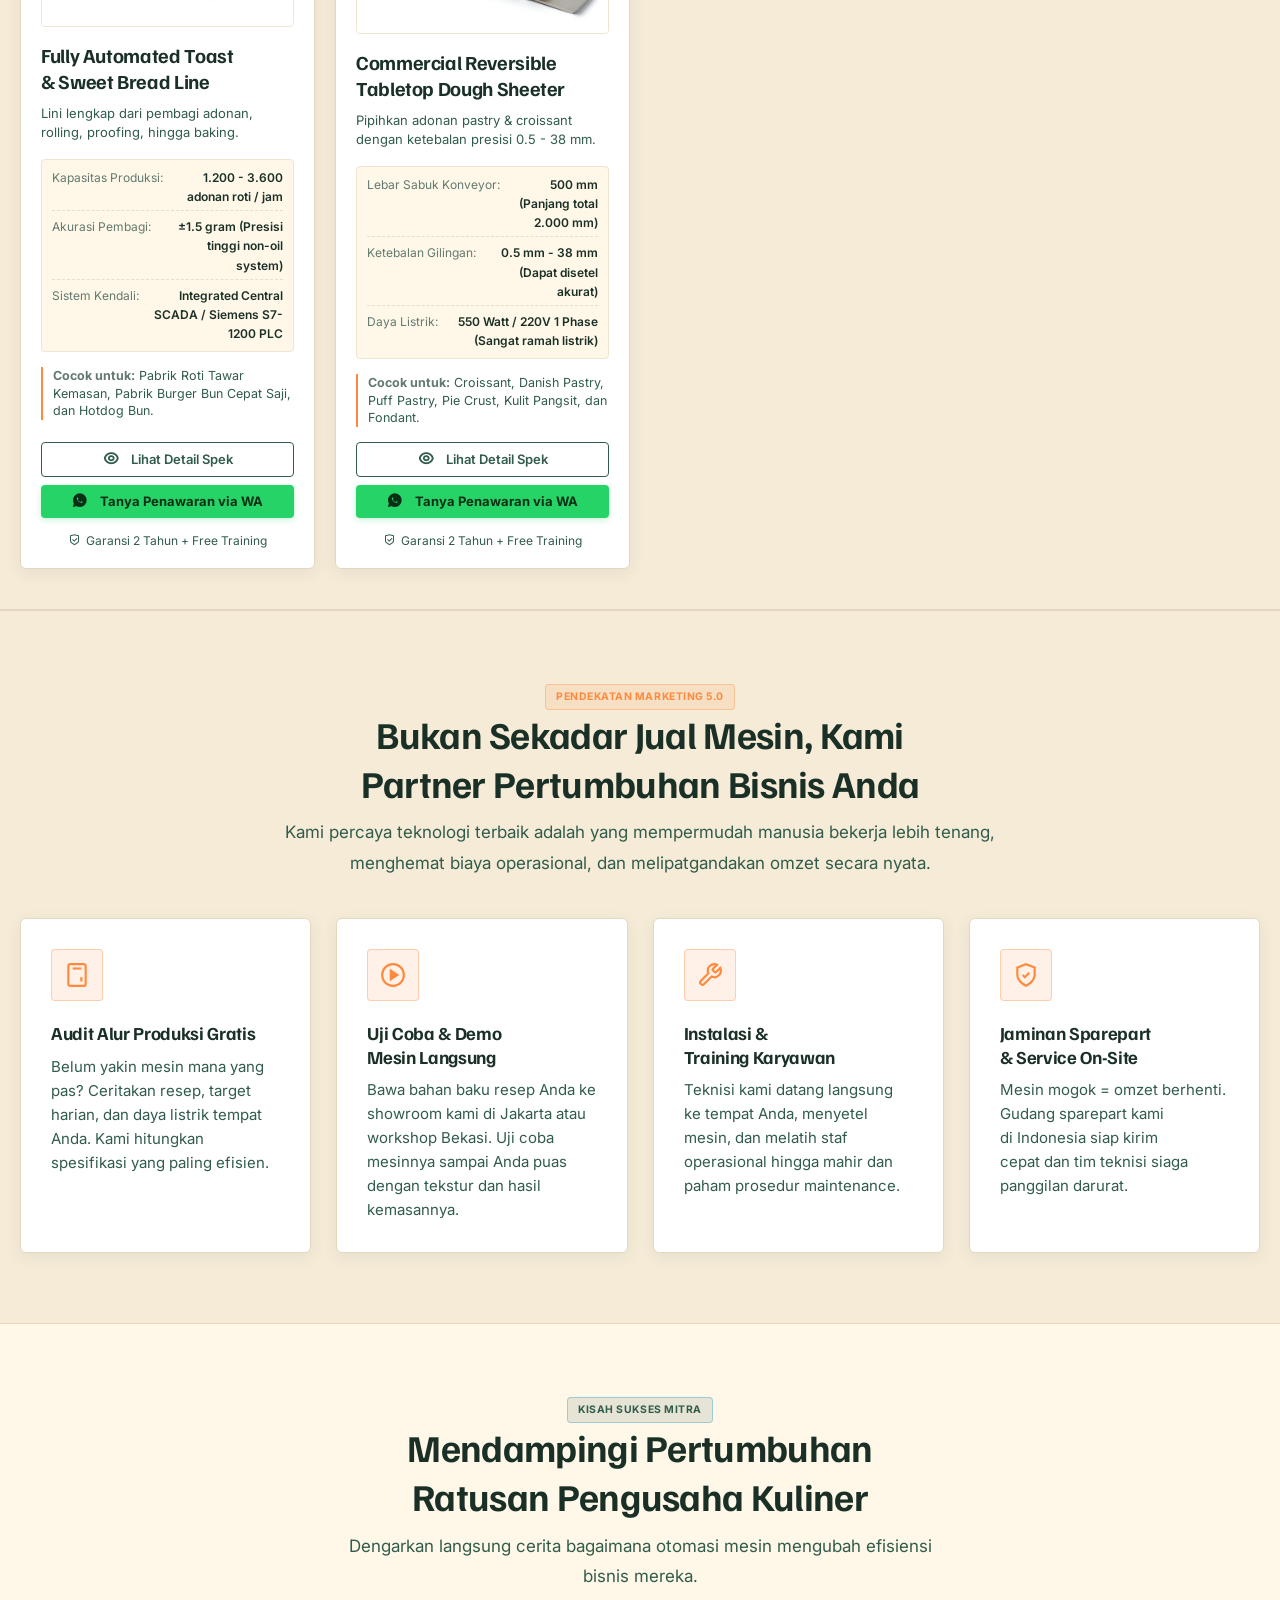
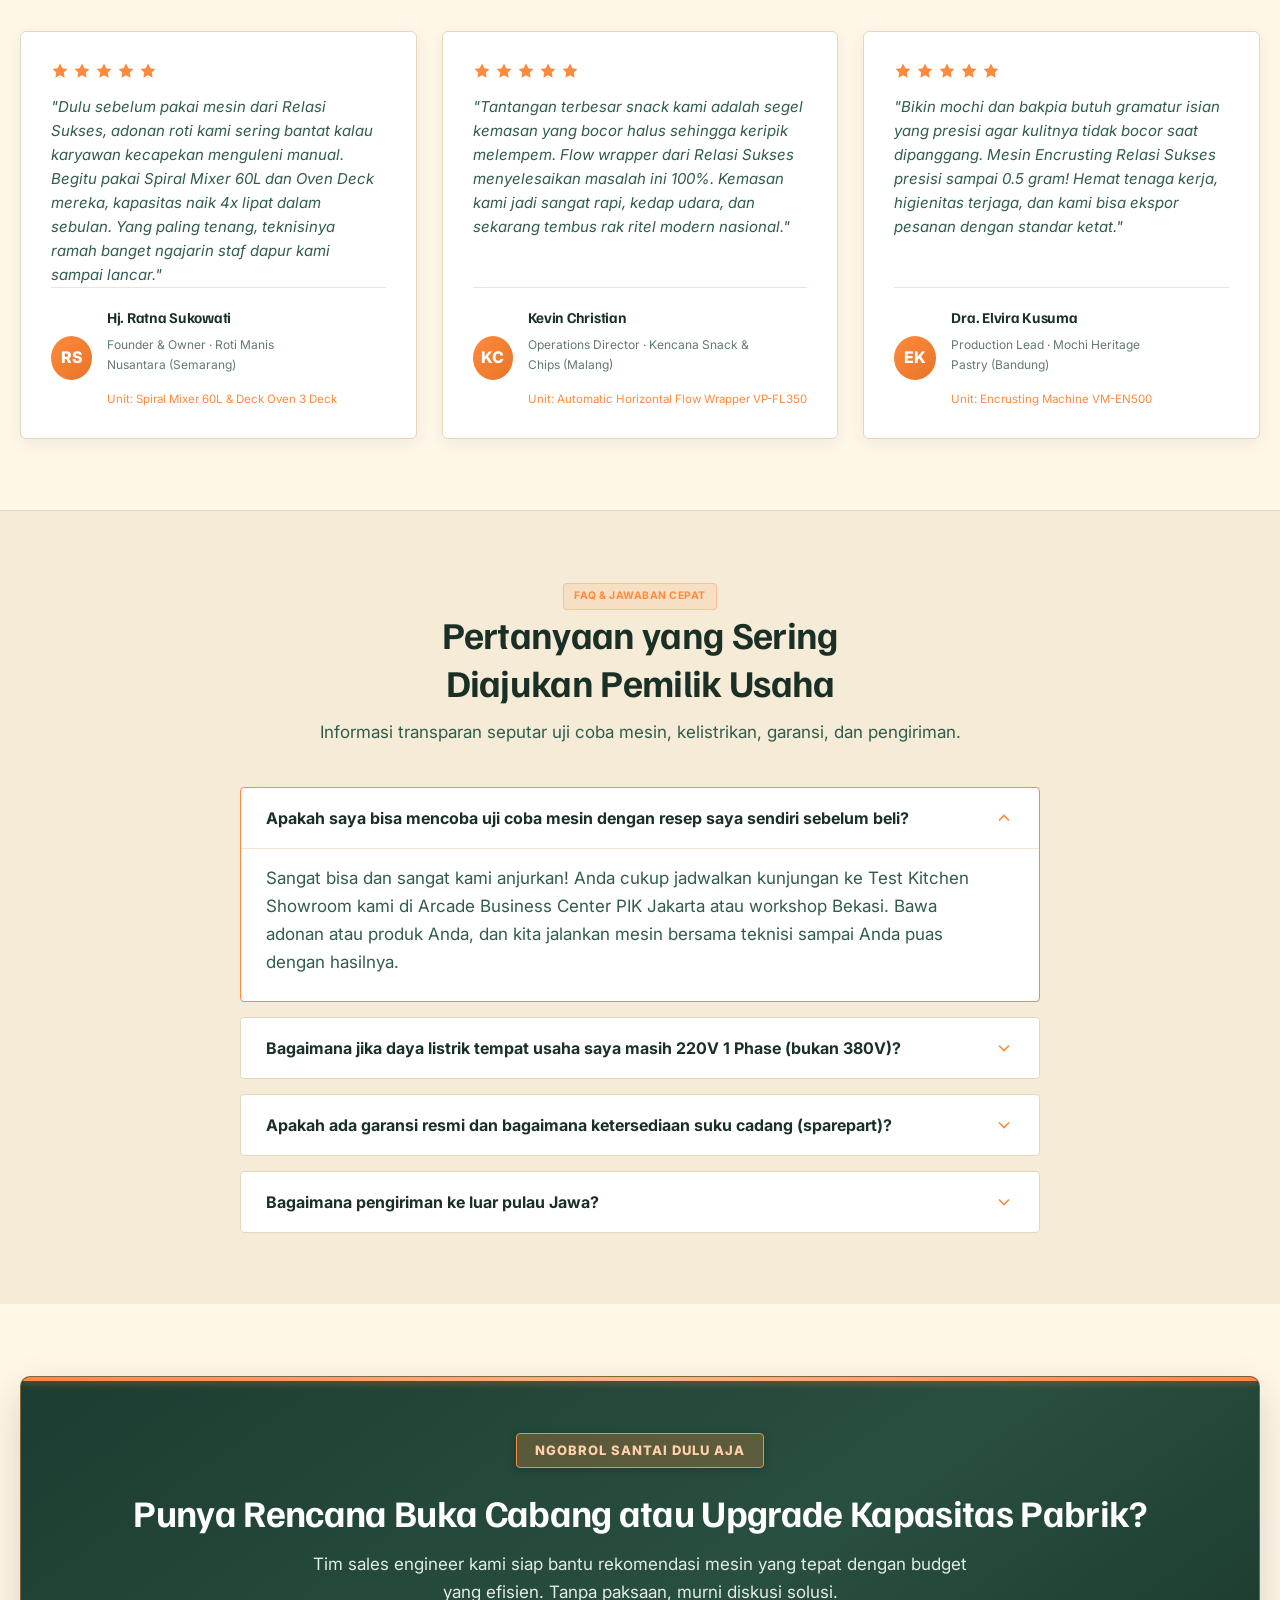
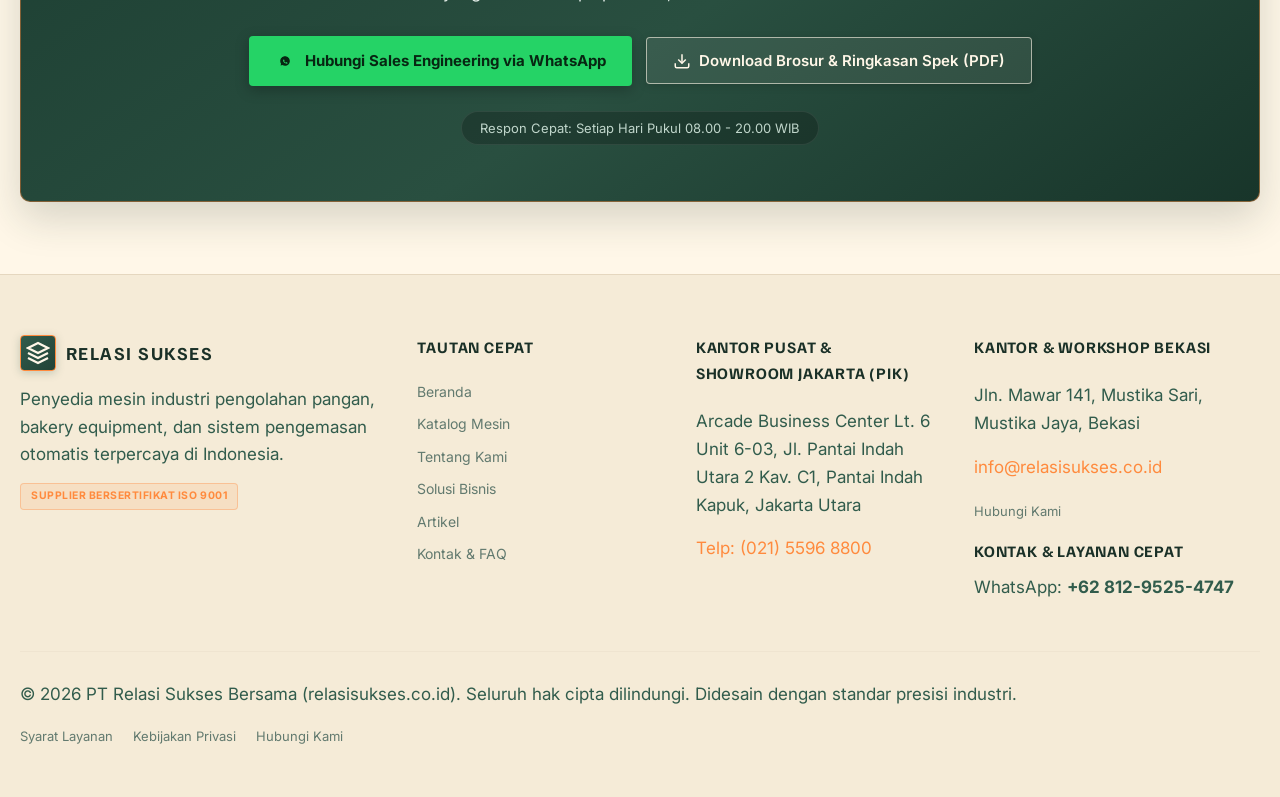
==== commit 0197cd0f: "feat: add solutions page and interactive production simulator functionality" ====
--- a/index.html
+++ b/index.html
@@ -37,6 +37,7 @@
 
   <!-- Core CSS -->
   <link rel="stylesheet" href="css/tokens.css?v=20261021">
+  <link rel="stylesheet" href="css/remixicon/remixicon.css">
   <link rel="stylesheet" href="css/style.css?v=20261021">
   <link rel="stylesheet" href="css/whatsapp-widget.css?v=20261021">
 
@@ -149,18 +150,12 @@
         </div>
 
         <a id="nav-wa-btn" href="#" target="_blank" rel="noopener" class="btn btn-wa btn-sm">
-          <svg width="18" height="18" viewBox="0 0 24 24" fill="currentColor">
-            <path d="M12.031 6.172c-3.181 0-5.767 2.586-5.768 5.766-.001 1.298.38 2.27 1.019 3.287l-.582 2.128 2.182-.573c.978.58 1.911.928 3.145.929 3.178 0 5.767-2.587 5.768-5.766.001-3.187-2.575-5.77-5.764-5.771zm3.392 8.244c-.144.405-.837.774-1.17.824-.311.045-.698.034-1.85-.444-1.294-.537-2.13-1.849-2.196-1.936-.064-.087-.521-.692-.521-1.319 0-.626.326-.935.443-1.062.116-.127.255-.159.34-.159.085 0 .17.001.244.005.078.004.183-.029.287.218.106.254.361.88.393.945.032.064.053.14.01.223-.042.085-.064.138-.127.212-.064.074-.134.165-.192.222-.063.064-.13.133-.056.26.074.127.329.544.706.88.486.433.896.568 1.023.632.127.063.201.053.276-.032.074-.085.318-.371.403-.498.085-.127.17-.106.286-.064.116.043.742.35.869.414.127.064.212.095.244.148.031.053.031.307-.113.712z"/>
-          </svg>
+          <i class="ri-whatsapp-line"></i>
           <span id="nav-wa-text">Chat Sales Engineer</span>
         </a>
 
         <button type="button" class="mobile-menu-btn" id="mobile-menu-btn" aria-label="Open mobile menu">
-          <svg width="24" height="24" viewBox="0 0 24 24" fill="none" stroke="currentColor" stroke-width="2">
-            <line x1="3" y1="12" x2="21" y2="12"></line>
-            <line x1="3" y1="6" x2="21" y2="6"></line>
-            <line x1="3" y1="18" x2="21" y2="18"></line>
-          </svg>
+          <i class="ri-menu-line" style="font-size: 1.5rem;"></i>
         </button>
       </div>
     </div>
@@ -192,14 +187,12 @@
             </p>
             <div class="hero-actions">
               <a href="products.html" class="btn btn-primary" id="hero-cta-primary">
-                Eksplor Mesin &amp; Minta Penawaran
-                <svg width="18" height="18" viewBox="0 0 24 24" fill="none" stroke="currentColor" stroke-width="2">
-                  <line x1="5" y1="12" x2="19" y2="12"></line>
-                  <polyline points="12 5 19 12 12 19"></polyline>
-                </svg>
+                <span>Eksplor Mesin &amp; Minta Penawaran</span>
+                <i class="ri-arrow-right-line"></i>
               </a>
               <a href="#" target="_blank" rel="noopener" class="btn btn-ghost" id="hero-cta-secondary">
-                Konsultasi Alur Produksi (WA)
+                <i class="ri-whatsapp-line"></i>
+                <span id="hero-cta-secondary-text">Konsultasi Alur Produksi (WA)</span>
               </a>
             </div>
 
@@ -265,10 +258,7 @@
         <div class="filter-controls-box">
           <!-- Live Search Input -->
           <div class="search-input-wrapper">
-            <svg viewBox="0 0 24 24" fill="none" stroke="currentColor" stroke-width="2">
-              <circle cx="11" cy="11" r="8"></circle>
-              <line x1="21" y1="21" x2="16.65" y2="16.65"></line>
-            </svg>
+            <i class="ri-search-line"></i>
             <input type="text" id="search-input" class="search-input" placeholder="Cari nama mesin (cth: Mixer Roti, Sachet Packing, Oven Deck)..." aria-label="Search machinery">
           </div>
 
@@ -362,12 +352,11 @@
           <p class="cta-banner-desc" id="cta-desc">Tim sales engineer kami siap bantu rekomendasi mesin yang tepat dengan budget yang efisien. Tanpa paksaan, murni diskusi solusi.</p>
           <div class="cta-banner-actions">
             <a href="#" target="_blank" rel="noopener" class="btn btn-wa" id="cta-wa-btn">
-              <svg width="20" height="20" viewBox="0 0 24 24" fill="currentColor">
-                <path d="M12.031 6.172c-3.181 0-5.767 2.586-5.768 5.766-.001 1.298.38 2.27 1.019 3.287l-.582 2.128 2.182-.573c.978.58 1.911.928 3.145.929 3.178 0 5.767-2.587 5.768-5.766.001-3.187-2.575-5.77-5.764-5.771zm3.392 8.244c-.144.405-.837.774-1.17.824-.311.045-.698.034-1.85-.444-1.294-.537-2.13-1.849-2.196-1.936-.064-.087-.521-.692-.521-1.319 0-.626.326-.935.443-1.062.116-.127.255-.159.34-.159.085 0 .17.001.244.005.078.004.183-.029.287.218.106.254.361.88.393.945.032.064.053.14.01.223-.042.085-.064.138-.127.212-.064.074-.134.165-.192.222-.063.064-.13.133-.056.26.074.127.329.544.706.88.486.433.896.568 1.023.632.127.063.201.053.276-.032.074-.085.318-.371.403-.498.085-.127.17-.106.286-.064.116.043.742.35.869.414.127.064.212.095.244.148.031.053.031.307-.113.712z"/>
-              </svg>
+              <i class="ri-whatsapp-fill" style="font-size: 1.25rem;"></i>
               Hubungi Sales Engineering via WhatsApp
             </a>
             <button type="button" class="btn btn-ghost" id="cta-catalog-btn" onclick="alert('Brosur spesifikasi lengkap mesin Relasi Sukses 2026 telah dikirimkan ke tim sales engineer untuk Anda.')">
+              <i class="ri-file-download-line"></i>
               Download Ringkasan Spek (PDF)
             </button>
           </div>
@@ -430,10 +419,10 @@
 
       <div class="footer-bottom-bar">
         <p id="footer-legal-text">© 2026 PT Relasi Sukses Bersama (relasisukses.co.id). Seluruh hak cipta dilindungi. Didesain dengan standar presisi industri.</p>
-        <div style="display: flex; gap: 20px;">
-          <a href="https://relasisukses.co.id/legal-notice" class="text-muted" style="font-size: 0.8125rem;" id="footer-terms-link">Legal Notice</a>
-          <a href="https://relasisukses.co.id/privacy" class="text-muted" style="font-size: 0.8125rem;" id="footer-privacy-link">Privacy Policy</a>
-          <a href="https://relasisukses.co.id/get-in-touch/" class="text-muted" style="font-size: 0.8125rem;" id="footer-getintouch-link">Get in Touch</a>
+        <div class="footer-legal-links">
+          <a href="terms.html" class="text-muted" style="font-size: 0.8125rem;" id="footer-terms-link">Syarat Layanan</a>
+          <a href="privacy.html" class="text-muted" style="font-size: 0.8125rem;" id="footer-privacy-link">Kebijakan Privasi</a>
+          <a href="contact.html" class="text-muted" style="font-size: 0.8125rem;" id="footer-getintouch-link">Hubungi Kami</a>
         </div>
       </div>
     </div>
@@ -452,14 +441,13 @@
           <p class="text-muted" id="modal-product-tagline" style="font-size: 0.875rem;">Tagline mesin</p>
         </div>
         <button type="button" class="modal-close-btn" id="modal-close-icon-btn" aria-label="Tutup dialog">
-          <svg width="20" height="20" viewBox="0 0 24 24" fill="none" stroke="currentColor" stroke-width="2">
-            <line x1="18" y1="6" x2="6" y2="18"></line>
-            <line x1="6" y1="6" x2="18" y2="18"></line>
-          </svg>
+          <i class="ri-close-line" style="font-size: 1.5rem;"></i>
         </button>
       </div>
 
       <div class="modal-body">
+        <div id="modal-product-image-wrap" style="display: none; margin-bottom: 16px;"></div>
+
         <div>
           <p id="modal-product-desc" style="color: var(--text-secondary); line-height: 1.6; font-size: 0.9375rem;"></p>
         </div>
@@ -489,13 +477,12 @@
       <div class="modal-actions-bar">
         <button type="button" class="btn btn-ghost btn-sm" id="modal-close-footer-btn">Tutup</button>
         <a id="modal-wa-demo-btn" href="#" target="_blank" rel="noopener" class="btn btn-ghost btn-sm" style="border-color: var(--accent-gold); color: var(--accent-gold);">
-          Jadwalkan Demo Mesin Gratis
+          <i class="ri-calendar-check-line"></i>
+          <span id="modal-wa-demo-text">Jadwalkan Demo Mesin Gratis</span>
         </a>
         <a id="modal-wa-quote-btn" href="#" target="_blank" rel="noopener" class="btn btn-wa btn-sm">
-          <svg width="18" height="18" viewBox="0 0 24 24" fill="currentColor">
-            <path d="M12.031 6.172c-3.181 0-5.767 2.586-5.768 5.766-.001 1.298.38 2.27 1.019 3.287l-.582 2.128 2.182-.573c.978.58 1.911.928 3.145.929 3.178 0 5.767-2.587 5.768-5.766.001-3.187-2.575-5.77-5.764-5.771zm3.392 8.244c-.144.405-.837.774-1.17.824-.311.045-.698.034-1.85-.444-1.294-.537-2.13-1.849-2.196-1.936-.064-.087-.521-.692-.521-1.319 0-.626.326-.935.443-1.062.116-.127.255-.159.34-.159.085 0 .17.001.244.005.078.004.183-.029.287.218.106.254.361.88.393.945.032.064.053.14.01.223-.042.085-.064.138-.127.212-.064.074-.134.165-.192.222-.063.064-.13.133-.056.26.074.127.329.544.706.88.486.433.896.568 1.023.632.127.063.201.053.276-.032.074-.085.318-.371.403-.498.085-.127.17-.106.286-.064.116.043.742.35.869.414.127.064.212.095.244.148.031.053.031.307-.113.712z"/>
-          </svg>
-          Chat Sales Engineer via WA
+          <i class="ri-whatsapp-fill"></i>
+          <span id="modal-wa-quote-text">Chat Sales Engineer via WA</span>
         </a>
       </div>
     </div>
@@ -506,6 +493,6 @@
 
   <!-- Navigation & Application Logic Modules -->
   <script src="js/nav.js"></script>
-  <script type="module" src="js/app.js?v=4"></script>
+  <script type="module" src="js/app.js?v=5"></script>
 </body>
 </html>
--- a/css/style.css
+++ b/css/style.css
@@ -4,12 +4,33 @@
  */
 
 @import url("./tokens.css");
+@import url("./remixicon/remixicon.css");
 @import url("./whatsapp-widget.css");
+
+/* -------------------------------------------------------------
+   REMIX ICON GLOBAL INTEGRATION
+------------------------------------------------------------- */
+[class^="ri-"],
+[class*=" ri-"] {
+  display: inline-flex;
+  align-items: center;
+  justify-content: center;
+  line-height: 1;
+  vertical-align: -0.15em;
+}
+
+.btn [class^="ri-"],
+.btn [class*=" ri-"] {
+  font-size: 1.2em;
+  margin-right: 2px;
+}
 
 /* -------------------------------------------------------------
    RESET & BASE STYLES
 ------------------------------------------------------------- */
-*, *::before, *::after {
+*,
+*::before,
+*::after {
   box-sizing: border-box;
   margin: 0;
   padding: 0;
@@ -22,7 +43,8 @@
   -webkit-text-size-adjust: 100%;
 }
 
-section[id], [id] {
+section[id],
+[id] {
   scroll-margin-top: 90px;
 }
 
@@ -33,7 +55,7 @@
   font-size: 1rem;
   line-height: 1.6;
   overflow-x: hidden;
-  background-image: 
+  background-image:
     radial-gradient(circle at 10% 20%, rgba(245, 235, 215, 0.7) 0%, transparent 40%),
     radial-gradient(circle at 90% 80%, rgba(245, 235, 215, 0.6) 0%, transparent 45%),
     linear-gradient(rgba(49, 92, 76, 0.04) 1px, transparent 1px),
@@ -54,12 +76,16 @@
   outline: none;
 }
 
-button:focus-visible, a:focus-visible, input:focus-visible, select:focus-visible {
+button:focus-visible,
+a:focus-visible,
+input:focus-visible,
+select:focus-visible {
   outline: 2px solid var(--accent-gold);
   outline-offset: 2px;
 }
 
-img, svg {
+img,
+svg {
   display: block;
   max-width: 100%;
 }
@@ -67,7 +93,12 @@
 /* -------------------------------------------------------------
    PROPORTIONAL TYPOGRAPHY & VERTICAL RHYTHM (UI/UX PRO MAX)
 ------------------------------------------------------------- */
-h1, h2, h3, h4, h5, h6 {
+h1,
+h2,
+h3,
+h4,
+h5,
+h6 {
   font-family: var(--font-family-display);
   color: var(--text-primary);
   font-weight: 700;
@@ -133,17 +164,28 @@
   padding-bottom: var(--space-section);
 }
 
-.text-gold { color: var(--accent-gold); }
-.text-blue { color: var(--accent-blue); }
-.text-green { color: var(--accent-green-bright); }
-.text-muted { color: var(--text-muted); }
+.text-gold {
+  color: var(--accent-gold);
+}
+
+.text-blue {
+  color: var(--accent-blue);
+}
+
+.text-green {
+  color: var(--accent-green-bright);
+}
+
+.text-muted {
+  color: var(--text-muted);
+}
 
 .badge-tag {
   display: inline-flex;
   align-items: center;
   gap: var(--space-1);
   padding: 4px 10px;
-  font-size: 0.75rem;
+  font-size: 0.65rem;
   font-weight: 700;
   text-transform: uppercase;
   letter-spacing: 0.05em;
@@ -220,8 +262,17 @@
 }
 
 @keyframes pulse-dot {
-  0%, 100% { opacity: 1; transform: scale(1); }
-  50% { opacity: 0.5; transform: scale(0.85); }
+
+  0%,
+  100% {
+    opacity: 1;
+    transform: scale(1);
+  }
+
+  50% {
+    opacity: 0.5;
+    transform: scale(0.85);
+  }
 }
 
 .header-main {
@@ -297,7 +348,8 @@
   white-space: nowrap;
 }
 
-.nav-link:hover, .nav-link.active {
+.nav-link:hover,
+.nav-link.active {
   color: var(--accent-gold);
 }
 
@@ -525,12 +577,10 @@
   left: 0;
   width: 100%;
   height: 100%;
-  background: linear-gradient(
-    135deg,
-    rgba(255, 247, 232, 0.94) 0%,
-    rgba(255, 247, 232, 0.88) 50%,
-    rgba(255, 247, 232, 0.78) 100%
-  );
+  background: linear-gradient(135deg,
+      rgba(255, 247, 232, 0.94) 0%,
+      rgba(255, 247, 232, 0.88) 50%,
+      rgba(255, 247, 232, 0.78) 100%);
   backdrop-filter: blur(1.5px);
 }
 
@@ -666,7 +716,7 @@
 .art-grid {
   position: absolute;
   inset: 0;
-  background-image: 
+  background-image:
     linear-gradient(rgba(49, 92, 76, 0.06) 1px, transparent 1px),
     linear-gradient(90deg, rgba(49, 92, 76, 0.06) 1px, transparent 1px);
   background-size: 20px 20px;
@@ -908,6 +958,7 @@
   .showcase-grid {
     grid-template-columns: minmax(0, 1fr);
   }
+
   .header-main {
     height: auto;
     padding-top: var(--space-3);
@@ -915,11 +966,13 @@
     flex-wrap: wrap;
     gap: var(--space-2);
   }
+
   .header-actions {
     flex-wrap: wrap;
     gap: 8px;
     justify-content: flex-end;
   }
+
   .header-actions .btn {
     padding: 6px 10px;
     font-size: 0.75rem;
@@ -943,7 +996,7 @@
   width: 100%;
 }
 
-.product-card > div {
+.product-card>div {
   width: 100%;
   min-width: 0;
   box-sizing: border-box;
@@ -1015,9 +1068,32 @@
   color: var(--accent-gold);
 }
 
+.product-thumb-img {
+  width: 100%;
+  height: 100%;
+  object-fit: cover;
+  display: block;
+  transition: transform var(--transition-normal);
+}
+
+.product-card:hover .product-thumb-img {
+  transform: scale(1.05);
+}
+
+.layer3-visual-img {
+  width: 100%;
+  height: 100%;
+  max-height: 420px;
+  object-fit: cover;
+  border-radius: var(--radius-md);
+  border: 1px solid var(--border-light);
+  display: block;
+  box-shadow: var(--shadow-card);
+}
+
 .product-title {
   font-family: var(--font-family-display);
-  font-size: 1.15rem;
+  font-size: 1.25rem;
   font-weight: 700;
   line-height: 1.3;
   color: var(--text-primary);
@@ -1537,11 +1613,36 @@
 .footer-bottom-bar {
   border-top: 1px solid var(--border-subtle);
   padding-top: var(--space-6);
+  padding-bottom: var(--space-4);
   display: flex;
   justify-content: space-between;
   align-items: center;
   flex-wrap: wrap;
-  gap: var(--space-3);
+  gap: var(--space-4);
+}
+
+.footer-bottom-bar p {
+  margin: 0;
+  line-height: 1.5;
+  display: flex;
+  align-items: center;
+}
+
+.footer-legal-links {
+  display: flex;
+  align-items: center;
+  gap: 20px;
+}
+
+.footer-legal-links a {
+  display: inline-flex;
+  align-items: center;
+  line-height: 1.5;
+  transition: color var(--transition-fast);
+}
+
+.footer-legal-links a:hover {
+  color: var(--accent-gold);
 }
 
 /* -------------------------------------------------------------
@@ -1629,7 +1730,8 @@
   font-size: 0.875rem;
 }
 
-.modal-specs-table th, .modal-specs-table td {
+.modal-specs-table th,
+.modal-specs-table td {
   padding: 10px 14px;
   text-align: left;
   border-bottom: 1px solid var(--border-subtle);
@@ -1722,6 +1824,7 @@
     grid-template-columns: 1fr;
     gap: var(--space-8);
   }
+
   .footer-grid {
     grid-template-columns: 1fr 1fr;
     gap: var(--space-8);
@@ -1776,6 +1879,7 @@
       opacity: 0;
       transform: translateY(-8px);
     }
+
     to {
       opacity: 1;
       transform: translateY(0);
@@ -1950,4 +2054,4 @@
   body {
     padding-bottom: 20px;
   }
-}
+}
